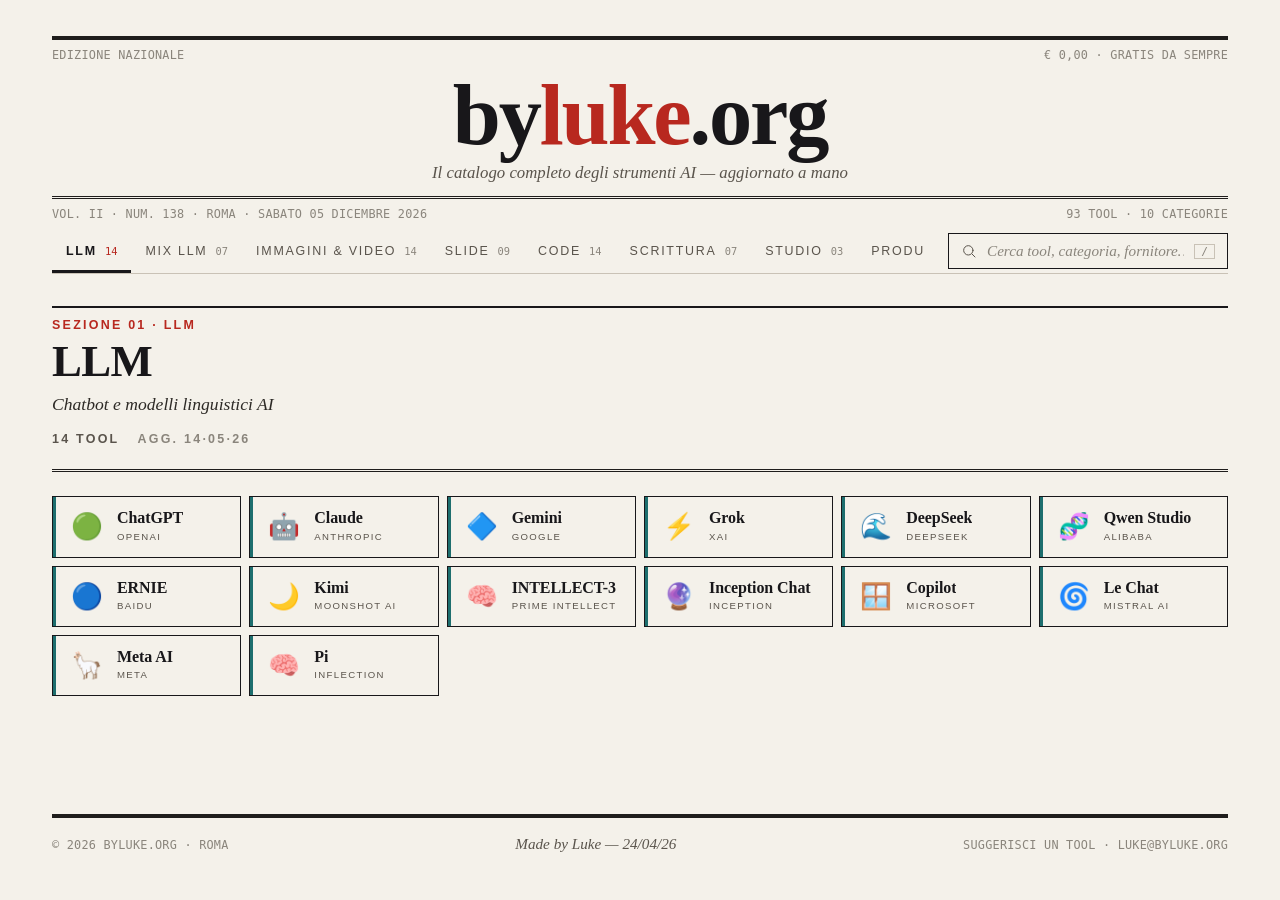
==== index.html @ 95d990ec "Redesign: Newspaper Edition Full visual redesign from glass/gradient style to a newspaper aesthetic." ====
<!DOCTYPE html>
<html lang="it">
<head>
  <meta charset="UTF-8">
  <meta name="viewport" content="width=device-width, initial-scale=1.0">
  <meta name="description" content="Il catalogo completo degli strumenti AI — aggiornato a mano. by Luke">
  <meta http-equiv="Content-Security-Policy" content="default-src 'none'; script-src 'unsafe-inline'; style-src 'unsafe-inline' https://fonts.googleapis.com; font-src https://fonts.gstatic.com; img-src 'self' https://www.google.com; base-uri 'self'; form-action 'none'">
  <title>byluke.org — Edizione carta</title>
  <meta property="og:title" content="byluke.org — Edizione carta">
  <meta property="og:description" content="Il catalogo completo degli strumenti AI — aggiornato a mano">
  <meta property="og:type" content="website">
  <meta property="og:url" content="https://byluke.org">
  <meta name="twitter:card" content="summary">
  <meta name="twitter:title" content="byluke.org — Edizione carta">
  <meta name="twitter:description" content="Il catalogo completo degli strumenti AI — aggiornato a mano">

  <link rel="icon" href="data:image/svg+xml,<svg xmlns='http://www.w3.org/2000/svg' viewBox='0 0 100 100'><rect width='100' height='100' fill='%23f4f1ea'/><text x='50' y='78' font-size='72' font-family='Georgia,serif' font-weight='900' text-anchor='middle' fill='%2318171a'>b</text></svg>">

  <link rel="stylesheet" href="https://fonts.googleapis.com/css2?family=Playfair+Display:ital,wght@0,400;0,700;0,800;0,900;1,400;1,700&family=PT+Serif:ital,wght@0,400;0,700;1,400;1,700&family=Oswald:wght@400;500;600;700&family=IBM+Plex+Mono:wght@400;500;600&display=swap">

  <style>
    /* ── Tokens ─────────────────────────────────────────────────── */
    *, *::before, *::after { box-sizing: border-box; margin: 0; padding: 0; }

    :root {
      --paper:       #f4f1ea;
      --paper-deep:  #ebe7dc;
      --ink:         #18171a;
      --ink-soft:    #2d2a26;
      --ink-mute:    #5a544c;
      --ink-faint:   #8a857c;
      --rule:        #c9c2b6;
      --rule-soft:   #ddd6c8;
      --rule-strong: #1f1d1c;
      --accent:      #b8281f;
      --accent-tint: #f1d8d3;

      --c-llm:   #1d6e6e;
      --c-mix:   #3a4a8a;
      --c-media: #b04a26;
      --c-slide: #6a3a8a;
      --c-code:  #2a2a2a;
      --c-write: #8a5a14;
      --c-study: #2a5a3a;
      --c-prod:  #5a4a14;
      --c-extra: #7a2a4a;
      --c-try:   #1a4a6a;

      --font-display: "Playfair Display", "Times New Roman", Times, serif;
      --font-serif:   "PT Serif", Georgia, "Times New Roman", serif;
      --font-rubric:  "Oswald", "Arial Narrow", "Helvetica Neue", sans-serif;
      --font-mono:    "IBM Plex Mono", "SFMono-Regular", Menlo, monospace;
    }

    html { scroll-behavior: smooth; }

    body {
      font-family: var(--font-serif);
      font-size: 1rem;
      line-height: 1.55;
      color: var(--ink);
      background: var(--paper);
      min-height: 100%;
      font-feature-settings: "kern", "liga", "onum";
    }

    a { color: var(--ink); text-decoration: underline; text-decoration-thickness: 1px; text-underline-offset: 2px; }
    a:hover { color: var(--accent); }
    ::selection { background: var(--accent); color: var(--paper); }

    /* ── Page wrap ───────────────────────────────────────────────── */
    .page-wrap {
      max-width: 1240px;
      margin: 0 auto;
      padding: 28px 32px 0;
      position: relative;
    }

    .page-wrap[data-grain="1"]::before {
      content: "";
      position: fixed; inset: 0;
      pointer-events: none; z-index: 1; opacity: 0.45;
      mix-blend-mode: multiply;
      background-image: url("data:image/svg+xml;utf8,<svg xmlns='http://www.w3.org/2000/svg' width='220' height='220'><filter id='n'><feTurbulence type='fractalNoise' baseFrequency='0.85' numOctaves='2' stitchTiles='stitch'/><feColorMatrix values='0 0 0 0 0.08  0 0 0 0 0.08  0 0 0 0 0.08  0 0 0 0.18 0'/></filter><rect width='100%25' height='100%25' filter='url(%23n)'/></svg>");
    }
    .page-wrap > * { position: relative; z-index: 2; }

    /* ── Masthead ────────────────────────────────────────────────── */
    .masthead-wrap { padding-top: 8px; }
    .rule-heavy  { border-top: 4px solid var(--rule-strong); }
    .rule-thick  { border-top: 2px solid var(--ink); }
    .rule-double { border-top: 3px double var(--rule-strong); }

    .masthead-meta-top,
    .masthead-meta-bot {
      display: flex; justify-content: space-between; align-items: baseline;
      padding: 6px 0; gap: 16px;
    }

    .masthead-wrap .masthead {
      font-family: var(--font-display);
      font-weight: 900;
      font-size: clamp(3rem, 7.2vw, 5.4rem);
      line-height: 0.95;
      letter-spacing: -0.025em;
      text-align: center;
      margin: 4px 0 0;
    }
    .masthead-tagline {
      text-align: center;
      font-family: var(--font-serif);
      font-style: italic;
      color: var(--ink-mute);
      font-size: 1.05rem;
      margin: 4px 0 10px;
    }
    .dateline {
      font-family: var(--font-mono);
      font-size: 0.74rem;
      color: var(--ink-faint);
      letter-spacing: 0.02em;
    }

    /* ── Topbar ──────────────────────────────────────────────────── */
    .topbar {
      display: flex; align-items: center; gap: 24px;
      border-bottom: 1px solid var(--rule);
      position: sticky; top: 0; z-index: 20;
      background: var(--paper);
    }

    .tabs {
      flex: 1; display: flex; gap: 0;
      overflow-x: auto; scrollbar-width: none;
    }
    .tabs::-webkit-scrollbar { display: none; }

    .tab {
      font-family: var(--font-rubric);
      font-size: 0.78rem; font-weight: 500;
      letter-spacing: 0.14em; text-transform: uppercase;
      color: var(--ink-mute);
      padding: 14px 14px 12px;
      background: none; border: 0;
      border-bottom: 3px solid transparent;
      cursor: pointer; white-space: nowrap;
      display: inline-flex; align-items: center; gap: 8px;
      transition: color 0.15s ease, border-color 0.15s ease;
    }
    .tab:hover { color: var(--ink); }
    .tab.is-active {
      color: var(--ink);
      border-bottom-color: var(--ink);
      font-weight: 700;
    }
    .tab-count {
      font-family: var(--font-mono);
      font-size: 0.65rem; color: var(--ink-faint);
      font-weight: 500; letter-spacing: 0;
    }
    .tab.is-active .tab-count { color: var(--accent); }

    /* ── Search ──────────────────────────────────────────────────── */
    .search {
      display: flex; align-items: center; gap: 10px;
      border: 1px solid var(--ink);
      padding: 8px 12px;
      background: var(--paper);
      width: 280px; flex-shrink: 0;
      transition: border-color 0.15s ease, box-shadow 0.15s ease;
    }
    .search:focus-within {
      border-color: var(--accent);
      box-shadow: 0 0 0 2px var(--accent-tint);
    }
    .search-icon {
      width: 16px; height: 16px;
      stroke: var(--ink-mute); stroke-width: 1.5; fill: none;
      stroke-linecap: round; stroke-linejoin: round; flex-shrink: 0;
    }
    .search input {
      flex: 1; border: 0; background: transparent; outline: 0;
      font-family: var(--font-serif); font-size: 0.95rem;
      color: var(--ink); min-width: 0;
    }
    .search input::placeholder { color: var(--ink-faint); font-style: italic; }
    .search input::-webkit-search-cancel-button { display: none; }
    .search-shortcut {
      font-family: var(--font-mono);
      font-size: 0.7rem; color: var(--ink-faint);
      border: 1px solid var(--rule); padding: 1px 6px; line-height: 1;
    }
    .search-clear {
      background: transparent; border: 0;
      font-size: 0.85rem; color: var(--ink-mute);
      cursor: pointer; padding: 2px 4px;
      font-family: var(--font-serif);
    }
    .search-clear:hover { color: var(--accent); }

    /* ── Main ────────────────────────────────────────────────────── */
    .main { padding: 32px 0 60px; }

    /* ── Section head ────────────────────────────────────────────── */
    .section-head { margin-bottom: 24px; }
    .section-head .rule-thick  { margin-bottom: 8px; }
    .section-head .rule-double { margin-top: 16px; }

    .rubric {
      font-family: var(--font-rubric);
      font-size: 0.78rem; font-weight: 600;
      letter-spacing: 0.18em; text-transform: uppercase;
      color: var(--ink-mute);
    }
    .section-head .rubric { margin-bottom: 4px; }

    .section-title {
      font-family: var(--font-display);
      font-weight: 800;
      font-size: clamp(2rem, 4vw, 2.8rem);
      line-height: 1.02; letter-spacing: -0.015em;
      margin: 4px 0 6px;
    }
    .section-lede {
      font-family: var(--font-serif);
      font-style: italic;
      color: var(--ink-soft);
      font-size: 1.1rem; max-width: 640px;
      margin: 0 0 12px;
    }
    .section-meta { display: flex; gap: 18px; align-items: baseline; }

    /* ── Grid ────────────────────────────────────────────────────── */
    .grid {
      display: grid;
      grid-template-columns: repeat(auto-fill, minmax(170px, 1fr));
      gap: 14px;
    }

    [data-density="compact"]  .grid { gap: 8px; }
    [data-density="regular"]  .grid { gap: 14px; }
    [data-density="spacious"] .grid { gap: 22px; }

    /* ── Card: POSTER (default) ──────────────────────────────────── */
    .tool {
      position: relative;
      background: var(--paper);
      border: 1px solid var(--ink);
      padding: 18px 12px 14px;
      text-decoration: none; color: var(--ink);
      display: flex; flex-direction: column; align-items: center;
      gap: 10px; min-height: 140px;
      transition: transform 0.15s ease, border-color 0.15s ease;
    }
    .tool::before {
      content: "";
      position: absolute; top: 0; left: 0; right: 0;
      height: 4px;
      background: var(--c, var(--ink));
      transition: height 0.15s ease;
    }
    .tool-fav-wrap {
      width: 40px; height: 40px;
      display: flex; align-items: center; justify-content: center;
      margin-top: 4px;
    }
    .tool-fav { width: 32px; height: 32px; object-fit: contain; }
    .tool-emoji { font-size: 1.6rem; line-height: 1; }
    .tool-text {
      display: flex; flex-direction: column; align-items: center; gap: 4px;
      min-width: 0;
    }
    .tool-name {
      font-family: var(--font-display);
      font-weight: 700; font-size: 1rem;
      text-align: center; line-height: 1.15; letter-spacing: -0.005em;
    }
    .tool-tag {
      font-family: var(--font-rubric);
      font-size: 0.62rem; letter-spacing: 0.14em;
      text-transform: uppercase; color: var(--ink-mute); text-align: center;
    }
    .tool:hover { transform: translateY(-2px); border-color: #000; }
    .tool:hover::before { height: 6px; }
    .tool:active { transform: translateY(0); }
    .tool:focus-visible {
      outline: 0;
      box-shadow: 0 0 0 2px var(--paper), 0 0 0 4px var(--accent);
    }

    [data-density="compact"][data-card="poster"]  .tool { padding: 14px 10px 10px; min-height: 116px; }
    [data-density="spacious"][data-card="poster"] .tool { padding: 22px 14px 18px; min-height: 168px; }

    /* ── Card: CLASSIFIED ────────────────────────────────────────── */
    [data-card="classified"] .tool {
      flex-direction: row; align-items: center;
      justify-content: flex-start; text-align: left;
      padding: 12px 14px 12px 18px; min-height: 0; gap: 14px;
    }
    [data-card="classified"] .tool::before {
      top: 0; bottom: 0; right: auto; left: 0;
      width: 3px; height: auto; transition: width 0.15s ease;
    }
    [data-card="classified"] .tool:hover::before { width: 5px; height: auto; }
    [data-card="classified"] .tool-fav-wrap { margin: 0; width: 32px; height: 32px; flex-shrink: 0; }
    [data-card="classified"] .tool-fav { width: 28px; height: 28px; }
    [data-card="classified"] .tool-text { align-items: flex-start; flex: 1; min-width: 0; gap: 2px; }
    [data-card="classified"] .tool-name {
      font-size: 1rem; text-align: left;
      white-space: nowrap; overflow: hidden; text-overflow: ellipsis; max-width: 100%;
    }
    [data-card="classified"] .tool-tag { font-size: 0.6rem; text-align: left; }
    [data-card="classified"] .tool:hover { transform: translateX(1px); }

    /* ── Card: MINI ──────────────────────────────────────────────── */
    [data-card="mini"] .tool { padding: 10px 8px; min-height: 84px; gap: 6px; }
    [data-card="mini"] .tool::before { height: 3px; }
    [data-card="mini"] .tool:hover::before { height: 4px; }
    [data-card="mini"] .tool-fav-wrap { width: 28px; height: 28px; margin-top: 0; }
    [data-card="mini"] .tool-fav { width: 24px; height: 24px; }
    [data-card="mini"] .tool-emoji { font-size: 1.2rem; }
    [data-card="mini"] .tool-name { font-size: 0.82rem; }
    [data-card="mini"] .tool-tag { display: none; }

    .empty { padding: 60px 0; text-align: center; color: var(--ink-mute); font-family: var(--font-serif); font-style: italic; }

    /* ── Footer ──────────────────────────────────────────────────── */
    .footer { margin-top: 40px; padding: 18px 0 28px; }
    .footer-row {
      display: flex; justify-content: space-between; align-items: baseline;
      flex-wrap: wrap; gap: 8px; padding-top: 14px;
    }
    .footer-sig { font-family: var(--font-serif); font-style: italic; color: var(--ink-mute); font-size: 0.95rem; }
    .footer-contact { text-decoration: none; }
    .footer-contact:hover { color: var(--accent); }

    /* ── Page transitions ────────────────────────────────────────── */
    .page { display: none; }
    .page.is-active { display: block; animation: fadeIn 0.18s ease; }
    @keyframes fadeIn { from { opacity: 0; } to { opacity: 1; } }

    /* ── Responsive ──────────────────────────────────────────────── */
    @media (max-width: 760px) {
      .page-wrap { padding: 20px 18px 0; }
      .topbar { flex-wrap: wrap; }
      .search { width: 100%; order: -1; margin: 8px 0; }
      .tabs { width: 100%; }
      .section-title { font-size: 1.8rem; }
      .grid { grid-template-columns: repeat(auto-fill, minmax(140px, 1fr)) !important; gap: 10px !important; }
    }
  </style>
</head>
<body>

<div class="page-wrap" id="page-wrap" data-card="classified" data-density="compact" data-columns="auto" data-grain="0">

  <!-- Masthead -->
  <header class="masthead-wrap">
    <div class="rule-heavy"></div>
    <div class="masthead-meta-top">
      <span class="dateline">EDIZIONE NAZIONALE</span>
      <span class="dateline">€ 0,00 · GRATIS DA SEMPRE</span>
    </div>
    <h1 class="masthead">by<span style="color:var(--accent)">luke</span>.org</h1>
    <p class="masthead-tagline">Il catalogo completo degli strumenti AI &mdash; aggiornato a mano</p>
    <div class="rule-double"></div>
    <div class="masthead-meta-bot">
      <span class="dateline" id="dateline-date"></span>
      <span class="dateline" id="dateline-stats"></span>
    </div>
  </header>

  <!-- Sticky topbar: tabs + search -->
  <div class="topbar">
    <nav class="tabs" id="nav" aria-label="Categorie"></nav>
    <div class="search">
      <svg class="search-icon" viewBox="0 0 24 24" aria-hidden="true">
        <circle cx="11" cy="11" r="7"></circle>
        <line x1="21" y1="21" x2="16.65" y2="16.65"></line>
      </svg>
      <input id="search" type="search" placeholder="Cerca tool, categoria, fornitore…" autocomplete="off" spellcheck="false">
      <span class="search-shortcut" id="search-shortcut">/</span>
      <button class="search-clear" id="search-clear" style="display:none" aria-label="Cancella ricerca">✕</button>
    </div>
  </div>

  <main class="main" id="main"></main>

  <footer class="footer">
    <div class="rule-heavy"></div>
    <div class="footer-row">
      <span class="dateline">© 2026 BYLUKE.ORG · ROMA</span>
      <span class="footer-sig">Made by Luke &mdash; 24/04/26</span>
      <a class="dateline footer-contact" href="mailto:luke@byluke.org">SUGGERISCI UN TOOL · LUKE@BYLUKE.ORG</a>
    </div>
  </footer>

</div>

<script>
const cats = [
  {
    id: 'llm', name: 'LLM', color: 'var(--c-llm)',
    desc: 'Chatbot e modelli linguistici AI',
    tools: [
      { name: 'ChatGPT',        url: 'https://chat.openai.com',           icon: '🟢', tag: 'OpenAI' },
      { name: 'Claude',         url: 'https://claude.ai',                 icon: '🤖', tag: 'Anthropic' },
      { name: 'Gemini',         url: 'https://gemini.google.com',         icon: '🔷', tag: 'Google' },
      { name: 'Grok',           url: 'https://grok.com',                  icon: '⚡', tag: 'xAI' },
      { name: 'DeepSeek',       url: 'https://chat.deepseek.com',         icon: '🌊', tag: 'DeepSeek' },
      { name: 'Qwen Studio',    url: 'https://chat.qwen.ai',              icon: '🧬', tag: 'Alibaba' },
      { name: 'ERNIE',          url: 'https://yiyan.baidu.com',           icon: '🔵', tag: 'Baidu' },
      { name: 'Kimi',           url: 'https://kimi.ai',                   icon: '🌙', tag: 'Moonshot AI' },
      { name: 'INTELLECT-3',    url: 'https://chat.primeintellect.ai/',   icon: '🧠', tag: 'Prime Intellect' },
      { name: 'Inception Chat', url: 'https://chat.inceptionlabs.ai',     icon: '🔮', tag: 'Inception' },
      { name: 'Copilot',        url: 'https://copilot.microsoft.com',     icon: '🪟', tag: 'Microsoft' },
      { name: 'Le Chat',        url: 'https://chat.mistral.ai',           icon: '🌀', tag: 'Mistral AI' },
      { name: 'Meta AI',        url: 'https://www.meta.ai',               icon: '🦙', tag: 'Meta' },
      { name: 'Pi',             url: 'https://pi.ai',                     icon: '🧠', tag: 'Inflection' },
    ]
  },
  {
    id: 'mixllm', name: 'Mix LLM', color: 'var(--c-mix)',
    desc: 'Piattaforme API e aggregatori per accedere a più modelli AI',
    tools: [
      { name: 'Claude Platform', url: 'https://console.anthropic.com',  icon: '✳️', tag: 'Anthropic' },
      { name: 'OpenAI Platform', url: 'https://platform.openai.com',    icon: '⚙️', tag: 'OpenAI' },
      { name: 'Mercury',         url: 'https://chat.mercuryai.io/',     icon: '🏢', tag: 'Enterprise AI' },
      { name: 'Groq Chat',       url: 'https://groq.com',               icon: '⚡', tag: 'Groq' },
      { name: 'Perplexity',      url: 'https://www.perplexity.ai',      icon: '🔍', tag: 'Search AI' },
      { name: 'HuggingChat',     url: 'https://huggingface.co/chat',    icon: '🤗', tag: 'HuggingFace' },
      { name: 'Poe',             url: 'https://poe.com',                icon: '🎯', tag: 'Quora' },
    ]
  },
  {
    id: 'media', name: 'Immagini & Video', color: 'var(--c-media)',
    desc: 'Generazione di immagini e video con AI',
    tools: [
      { name: 'Midjourney',       url: 'https://www.midjourney.com',   icon: '🎨', tag: 'Immagini' },
      { name: 'Stable Diffusion', url: 'https://dreamstudio.ai',       icon: '🌈', tag: 'Stability AI' },
      { name: 'Adobe Firefly',    url: 'https://firefly.adobe.com',    icon: '🔥', tag: 'Adobe' },
      { name: 'Leonardo AI',      url: 'https://leonardo.ai',          icon: '🎭', tag: 'Immagini' },
      { name: 'Ideogram',         url: 'https://ideogram.ai',          icon: '✍️', tag: 'Immagini' },
      { name: 'Runway',           url: 'https://runwayml.com',         icon: '🎬', tag: 'Video' },
      { name: 'Pika',             url: 'https://pika.art',             icon: '⚡', tag: 'Video' },
      { name: 'Sora',             url: 'https://sora.com',             icon: '🎥', tag: 'OpenAI' },
      { name: 'Kling AI',         url: 'https://klingai.com',          icon: '🎞️', tag: 'Video' },
      { name: 'Flux',             url: 'https://flux1.ai',             icon: '🌀', tag: 'Immagini' },
      { name: 'Google AI Studio', url: 'https://aistudio.google.com',  icon: '✨', tag: 'Google' },
      { name: 'Suno',             url: 'https://suno.com',             icon: '🎵', tag: 'Musica' },
      { name: 'Speaktor',         url: 'https://speaktor.com',         icon: '🗣️', tag: 'Text to Speech' },
      { name: 'Lovart',           url: 'https://lovart.ai',            icon: '🎨', tag: 'Design' },
    ]
  },
  {
    id: 'slide', name: 'Slide', color: 'var(--c-slide)',
    desc: 'Strumenti per creare presentazioni e slide',
    tools: [
      { name: 'Gamma',        url: 'https://gamma.app',              icon: '✨', tag: 'Slide' },
      { name: 'Beautiful.ai', url: 'https://www.beautiful.ai',       icon: '💎', tag: 'Slide' },
      { name: 'Tome',         url: 'https://tome.app',               icon: '📖', tag: 'Slide' },
      { name: 'Plus AI',      url: 'https://www.plusdocs.com',       icon: '➕', tag: 'Google Slides' },
      { name: 'Decktopus',    url: 'https://www.decktopus.com',      icon: '🐙', tag: 'Slide' },
      { name: 'SlidesAI',     url: 'https://www.slidesai.io',        icon: '📋', tag: 'Google Slides' },
      { name: 'MagicSlides',  url: 'https://www.magicslides.app',    icon: '🪄', tag: 'Slide' },
      { name: 'Pitch',        url: 'https://pitch.com',              icon: '🎯', tag: 'Slide' },
      { name: 'Prezi',        url: 'https://prezi.com',              icon: '🔵', tag: 'Slide' },
    ]
  },
  {
    id: 'codice', name: 'Code', color: 'var(--c-code)',
    desc: 'Strumenti AI per sviluppatori',
    tools: [
      { name: 'GitHub Copilot', url: 'https://github.com/features/copilot', icon: '🐙', tag: 'IDE' },
      { name: 'Cursor',         url: 'https://cursor.com',                   icon: '🖱️', tag: 'IDE' },
      { name: 'Replit AI',      url: 'https://replit.com',                   icon: '🔄', tag: 'IDE' },
      { name: 'v0',             url: 'https://v0.dev',                        icon: '▲',  tag: 'Vercel' },
      { name: 'Bolt',           url: 'https://bolt.new',                     icon: '⚡', tag: 'App builder' },
      { name: 'Windsurf',       url: 'https://codeium.com/windsurf',         icon: '🏄', tag: 'IDE' },
      { name: 'Lovable',        url: 'https://lovable.dev',                  icon: '❤️', tag: 'App builder' },
      { name: 'Claude Code',    url: 'https://claude.ai/code',               icon: '🤖', tag: 'CLI' },
      { name: 'Claude Design',  url: 'https://claude.ai/design',             icon: '🎨', tag: 'Design' },
      { name: 'Codeium',        url: 'https://codeium.com',                  icon: '💡', tag: 'Assistente' },
      { name: 'Tabnine',        url: 'https://www.tabnine.com',              icon: '📝', tag: 'Assistente' },
      { name: 'Whisk',          url: 'https://labs.google/fx/tools/whisk',   icon: '🌀', tag: 'Google Labs' },
      { name: 'Stitch',         url: 'https://stitch.withgoogle.com/',       icon: '🧵', tag: 'Google' },
      { name: 'Google Labs',    url: 'https://labs.google',                  icon: '🔬', tag: 'Google' },
    ]
  },
  {
    id: 'scrittura', name: 'Scrittura', color: 'var(--c-write)',
    desc: 'Copywriting e content creation AI',
    tools: [
      { name: 'Jasper',     url: 'https://www.jasper.ai',       icon: '🚀', tag: 'Copy' },
      { name: 'Copy.ai',    url: 'https://www.copy.ai',          icon: '📄', tag: 'Copy' },
      { name: 'Writesonic', url: 'https://writesonic.com',       icon: '⚡', tag: 'Copy' },
      { name: 'Grammarly',  url: 'https://www.grammarly.com',    icon: '✅', tag: 'Grammar' },
      { name: 'Quillbot',   url: 'https://quillbot.com',         icon: '🪶', tag: 'Paraphrase' },
      { name: 'Rytr',       url: 'https://rytr.me',              icon: '🖊️', tag: 'Copy' },
      { name: 'Sudowrite',  url: 'https://www.sudowrite.com',    icon: '📚', tag: 'Narrativa' },
    ]
  },
  {
    id: 'studio', name: 'Studio', color: 'var(--c-study)',
    desc: 'Ricerca, scrittura accademica e appunti con AI',
    tools: [
      { name: 'NotebookLM', url: 'https://notebooklm.google.com', icon: '📓', tag: 'Google' },
      { name: 'Prism',      url: 'https://prism.openai.com/',     icon: '🔬', tag: 'LaTeX Editor' },
      { name: 'Consensus',  url: 'https://consensus.app',         icon: '📑', tag: 'Ricerca' },
    ]
  },
  {
    id: 'produttivita', name: 'Produttività', color: 'var(--c-prod)',
    desc: 'Automazione, voce e strumenti AI per il lavoro',
    tools: [
      { name: 'Zapier AI',  url: 'https://zapier.com',         icon: '⚡',  tag: 'Automazione' },
      { name: 'Make',       url: 'https://www.make.com',       icon: '🔗',  tag: 'Automazione' },
      { name: 'Otter.ai',   url: 'https://otter.ai',          icon: '🎙️', tag: 'Trascrizione' },
      { name: 'Fireflies',  url: 'https://fireflies.ai',      icon: '🦋',  tag: 'Meeting' },
      { name: 'Murf AI',    url: 'https://murf.ai',           icon: '🎤',  tag: 'Voce' },
      { name: 'Taskade',    url: 'https://www.taskade.com',    icon: '✅',  tag: 'Task' },
      { name: 'Reclaim AI', url: 'https://reclaim.ai',        icon: '📅',  tag: 'Calendario' },
      { name: 'Motion',     url: 'https://www.usemotion.com', icon: '🏃',  tag: 'Calendario' },
      { name: 'Mem.ai',     url: 'https://mem.ai',            icon: '🧠',  tag: 'Note' },
    ]
  },
  {
    id: 'extra', name: 'EXTRA', color: 'var(--c-extra)',
    desc: "Strumenti, repo e ricerche AI da tenere d'occhio",
    tools: [
      { name: 'tl;dv',         url: 'https://tldv.io',                                 icon: '🎙️', tag: 'Meeting' },
      { name: 'dots.ocr',      url: 'https://github.com/rednote-hilab/dots.ocr',       icon: '📄',  tag: 'GitHub' },
      { name: 'Project Genie', url: 'https://labs.google/projectgenie',                icon: '🧪',  tag: 'Google Labs' },
      { name: 'dots.mocr',     url: 'https://dotsocr.xiaohongshu.com',                 icon: '🔍',  tag: 'OCR' },
      { name: 'AI Scientist',  url: 'https://github.com/SakanaAI/AI-Scientist',        icon: '🔬',  tag: 'GitHub' },
      { name: 'PaperBanana',   url: 'https://github.com/dwzhu-pku/PaperBanana',       icon: '📝',  tag: 'GitHub' },
      { name: 'HuggingFace',   url: 'https://huggingface.co/models',                  icon: '🤗',  tag: 'Models' },
      { name: 'Serus',         url: 'https://app.serus.ai',                            icon: '📊',  tag: 'Dashboard' },
    ]
  },
  {
    id: 'da-provare', name: 'Da Provare', color: 'var(--c-try)',
    desc: 'Strumenti e risorse design da esplorare',
    tools: [
      { name: 'Grainient',  url: 'https://grainient.supply',  icon: '🎨', tag: 'Backgrounds' },
      { name: 'Curated',    url: 'https://curated.design',    icon: '✨', tag: 'Inspiration' },
      { name: 'Fontshare',  url: 'https://fontshare.com',     icon: '🔤', tag: 'Fonts' },
      { name: 'Remove.bg',  url: 'https://www.remove.bg',     icon: '✂️', tag: 'Immagini' },
      { name: 'Kling AI',   url: 'https://klingai.com',       icon: '🎬', tag: 'Video' },
      { name: 'Midjourney', url: 'https://midjourney.com',    icon: '🖼️', tag: 'Image Gen' },
      { name: 'Bentogrids', url: 'https://bentogrids.com',    icon: '🗂️', tag: 'Bento' },
      { name: 'Figmify',    url: 'https://figmify.ai',        icon: '🔄', tag: 'Figma' },
    ]
  },
];

// ── Dateline ──────────────────────────────────────────────────────────────────
(function() {
  const days = ['DOMENICA','LUNEDÌ','MARTEDÌ','MERCOLEDÌ','GIOVEDÌ','VENERDÌ','SABATO'];
  const months = ['GENNAIO','FEBBRAIO','MARZO','APRILE','MAGGIO','GIUGNO',
                  'LUGLIO','AGOSTO','SETTEMBRE','OTTOBRE','NOVEMBRE','DICEMBRE'];
  const now = new Date();
  const d = days[now.getDay()];
  const m = months[now.getMonth()];
  const num = String(now.getDate()).padStart(2,'0');
  const yr = now.getFullYear();
  document.getElementById('dateline-date').textContent =
    'VOL. II · NUM. 138 · ROMA · ' + d + ' ' + num + ' ' + m + ' ' + yr;
})();

// ── Stats ─────────────────────────────────────────────────────────────────────
const totalTools = cats.reduce((n, c) => n + c.tools.length, 0);
document.getElementById('dateline-stats').textContent =
  totalTools + ' TOOL · ' + cats.length + ' CATEGORIE';

// ── Build a tool card element ─────────────────────────────────────────────────
function makeCard(tool, color, catName) {
  let host = '';
  try { host = new URL(tool.url).hostname; } catch(_) {}

  const a = document.createElement('a');
  a.className = 'tool';
  a.href = tool.url;
  a.target = '_blank';
  a.rel = 'noopener noreferrer';
  a.style.setProperty('--c', color);
  a.title = tool.name;

  const favWrap = document.createElement('div');
  favWrap.className = 'tool-fav-wrap';

  const img = document.createElement('img');
  img.className = 'tool-fav';
  img.src = 'https://www.google.com/s2/favicons?domain=' + host + '&sz=64';
  img.alt = '';
  img.loading = 'lazy';
  img.addEventListener('error', function() {
    favWrap.innerHTML = '<span class="tool-emoji" aria-hidden="true">' + tool.icon + '</span>';
  });
  favWrap.appendChild(img);

  const text = document.createElement('div');
  text.className = 'tool-text';
  text.innerHTML =
    '<span class="tool-name">' + tool.name + '</span>' +
    '<span class="tool-tag">' + (tool.tag || catName) + '</span>';

  a.appendChild(favWrap);
  a.appendChild(text);
  return a;
}

// ── Build section head element ─────────────────────────────────────────────────
function makeSectionHead(cat, index, kicker) {
  const head = document.createElement('div');
  head.className = 'section-head';
  const rub = kicker || ('SEZIONE ' + String(index + 1).padStart(2, '0') + ' · ' + cat.name.toUpperCase());
  head.innerHTML =
    '<div class="rule-thick"></div>' +
    '<div class="rubric" style="color:var(--accent)">' + rub + '</div>' +
    '<h2 class="section-title">' + cat.name + '</h2>' +
    (cat.desc ? '<p class="section-lede">' + cat.desc + '</p>' : '') +
    '<div class="section-meta">' +
      '<span class="rubric">' + cat.count + ' TOOL</span>' +
      '<span class="rubric" style="color:var(--ink-faint)">AGG. 14·05·26</span>' +
    '</div>' +
    '<div class="rule-double"></div>';
  return head;
}

// ── Build category pages ──────────────────────────────────────────────────────
const navEl  = document.getElementById('nav');
const mainEl = document.getElementById('main');

cats.forEach((cat, i) => {
  // Tab
  const btn = document.createElement('button');
  btn.className = 'tab';
  btn.dataset.id = cat.id;
  btn.innerHTML =
    '<span class="tab-name">' + cat.name + '</span>' +
    '<span class="tab-count">' + String(cat.tools.length).padStart(2, '0') + '</span>';
  btn.addEventListener('click', () => show(cat.id));
  navEl.appendChild(btn);

  // Page
  const page = document.createElement('section');
  page.className = 'page';
  page.id = 'p-' + cat.id;

  page.appendChild(makeSectionHead({ ...cat, count: cat.tools.length }, i));

  const grid = document.createElement('div');
  grid.className = 'grid';
  cat.tools.forEach(t => grid.appendChild(makeCard(t, cat.color, cat.name)));
  page.appendChild(grid);

  mainEl.appendChild(page);
});

// Search results page (virtual)
const searchPage = document.createElement('section');
searchPage.className = 'page';
searchPage.id = 'p-search';
mainEl.appendChild(searchPage);

// ── Search ────────────────────────────────────────────────────────────────────
const searchEl    = document.getElementById('search');
const shortcutEl  = document.getElementById('search-shortcut');
const clearBtn    = document.getElementById('search-clear');
let lastActiveId  = cats[0].id;

function renderSearch(query) {
  const q = query.toLowerCase().trim();
  const results = [];
  cats.forEach(cat => {
    cat.tools.forEach(t => {
      if (
        t.name.toLowerCase().includes(q) ||
        (t.tag || '').toLowerCase().includes(q) ||
        cat.name.toLowerCase().includes(q)
      ) {
        results.push({ ...t, _color: cat.color, _cat: cat.name });
      }
    });
  });

  while (searchPage.firstChild) searchPage.removeChild(searchPage.firstChild);

  searchPage.appendChild(makeSectionHead(
    {
      name: 'Risultati per “' + query + '”',
      desc: results.length + ' tool trovati nelle ' + cats.length + ' categorie del catalogo.',
      count: results.length
    },
    0,
    'RICERCA · NEL CATALOGO'
  ));

  if (results.length === 0) {
    const empty = document.createElement('div');
    empty.className = 'empty';
    empty.textContent = 'Nessun tool trovato.';
    searchPage.appendChild(empty);
    return;
  }

  const grid = document.createElement('div');
  grid.className = 'grid';
  results.forEach(t => grid.appendChild(makeCard(t, t._color, t._cat)));
  searchPage.appendChild(grid);
}

searchEl.addEventListener('input', () => {
  const q = searchEl.value.trim();
  const hasVal = !!searchEl.value;
  shortcutEl.style.display = hasVal ? 'none' : '';
  clearBtn.style.display   = hasVal ? '' : 'none';

  if (!q) { show(lastActiveId); return; }

  renderSearch(q);
  document.querySelectorAll('.page').forEach(p => p.classList.remove('is-active'));
  document.querySelectorAll('.tab').forEach(b => b.classList.remove('is-active'));
  searchPage.classList.add('is-active');
});

clearBtn.addEventListener('click', () => {
  searchEl.value = '';
  searchEl.dispatchEvent(new Event('input'));
  searchEl.focus();
});

document.addEventListener('keydown', e => {
  if (e.key === '/' && !['INPUT','TEXTAREA'].includes(document.activeElement.tagName)) {
    e.preventDefault();
    searchEl.focus();
  }
  if (e.key === 'Escape' && document.activeElement === searchEl) {
    searchEl.value = '';
    searchEl.dispatchEvent(new Event('input'));
    searchEl.blur();
  }
});

// ── Navigation ────────────────────────────────────────────────────────────────
function show(id) {
  const validId = cats.find(c => c.id === id) ? id : cats[0].id;
  lastActiveId = validId;
  searchEl.value = '';
  shortcutEl.style.display = '';
  clearBtn.style.display   = 'none';
  document.querySelectorAll('.page').forEach(p => p.classList.remove('is-active'));
  document.querySelectorAll('.tab').forEach(b => b.classList.remove('is-active'));
  const page = document.getElementById('p-' + validId);
  const tab  = document.querySelector('[data-id="' + validId + '"]');
  if (page) page.classList.add('is-active');
  if (tab)  tab.classList.add('is-active');
  if (window.location.hash !== '#' + validId) history.pushState(null, '', '#' + validId);
  window.scrollTo({ top: 0, behavior: 'smooth' });
}

window.addEventListener('hashchange', () => {
  if (!searchEl.value.trim()) show(window.location.hash.slice(1));
});

show(window.location.hash.slice(1) || cats[0].id);
</script>

</body>
</html>
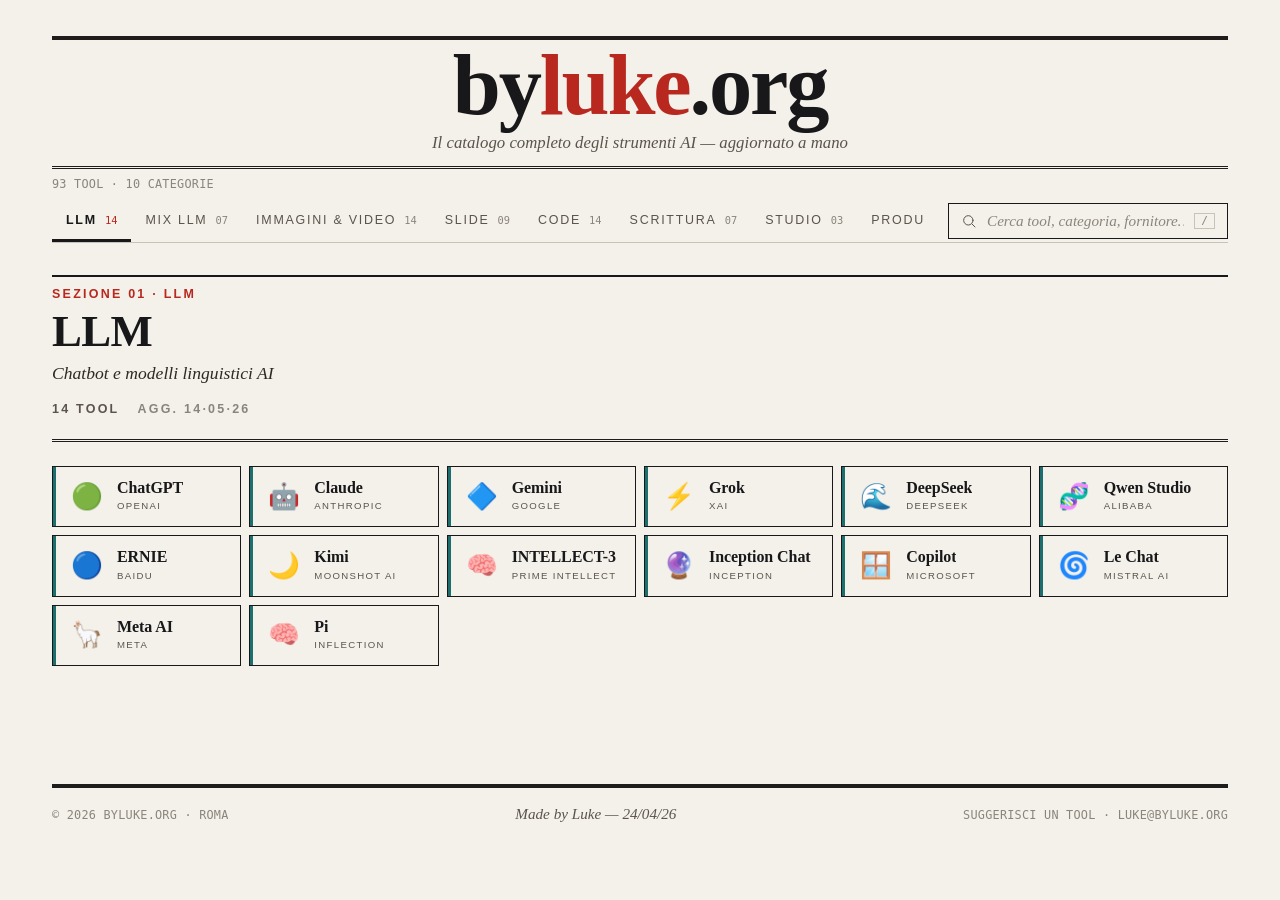
==== commit 4d049586: "[P0] Rimuovi righe decorative dal masthead (edizione/dateline)" ====
--- a/index.html
+++ b/index.html
@@ -91,7 +91,6 @@
     .rule-thick  { border-top: 2px solid var(--ink); }
     .rule-double { border-top: 3px double var(--rule-strong); }
 
-    .masthead-meta-top,
     .masthead-meta-bot {
       display: flex; justify-content: space-between; align-items: baseline;
       padding: 6px 0; gap: 16px;
@@ -357,15 +356,10 @@
   <!-- Masthead -->
   <header class="masthead-wrap">
     <div class="rule-heavy"></div>
-    <div class="masthead-meta-top">
-      <span class="dateline">EDIZIONE NAZIONALE</span>
-      <span class="dateline">€ 0,00 · GRATIS DA SEMPRE</span>
-    </div>
     <h1 class="masthead">by<span style="color:var(--accent)">luke</span>.org</h1>
     <p class="masthead-tagline">Il catalogo completo degli strumenti AI &mdash; aggiornato a mano</p>
     <div class="rule-double"></div>
     <div class="masthead-meta-bot">
-      <span class="dateline" id="dateline-date"></span>
       <span class="dateline" id="dateline-stats"></span>
     </div>
   </header>
@@ -553,20 +547,6 @@
     ]
   },
 ];
-
-// ── Dateline ──────────────────────────────────────────────────────────────────
-(function() {
-  const days = ['DOMENICA','LUNEDÌ','MARTEDÌ','MERCOLEDÌ','GIOVEDÌ','VENERDÌ','SABATO'];
-  const months = ['GENNAIO','FEBBRAIO','MARZO','APRILE','MAGGIO','GIUGNO',
-                  'LUGLIO','AGOSTO','SETTEMBRE','OTTOBRE','NOVEMBRE','DICEMBRE'];
-  const now = new Date();
-  const d = days[now.getDay()];
-  const m = months[now.getMonth()];
-  const num = String(now.getDate()).padStart(2,'0');
-  const yr = now.getFullYear();
-  document.getElementById('dateline-date').textContent =
-    'VOL. II · NUM. 138 · ROMA · ' + d + ' ' + num + ' ' + m + ' ' + yr;
-})();
 
 // ── Stats ─────────────────────────────────────────────────────────────────────
 const totalTools = cats.reduce((n, c) => n + c.tools.length, 0);
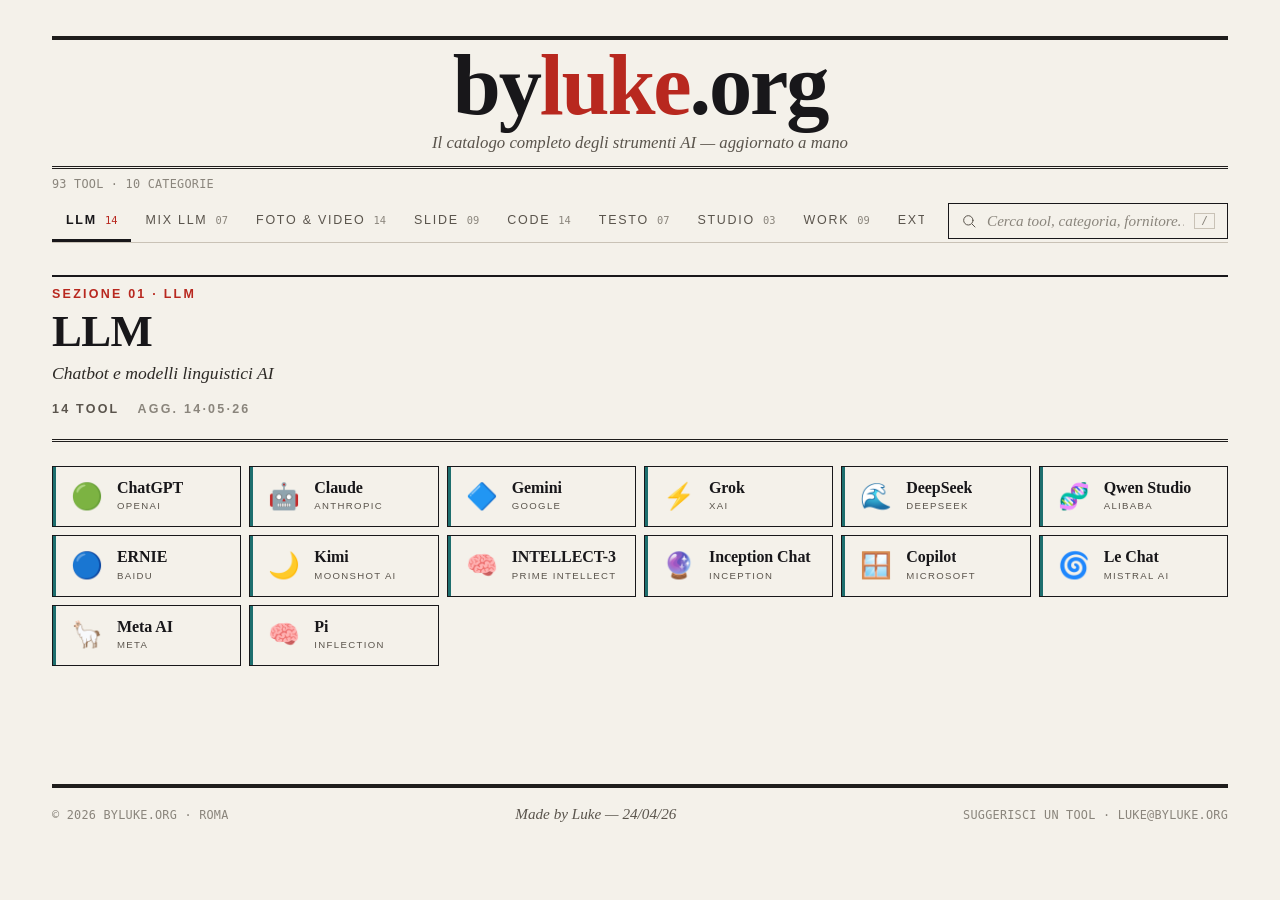
==== commit ddc705a6: "[P1] Rinomina categorie: Immagini→FOTO & VIDEO, Scrittura→TESTO, Produttività→WORK" ====
--- a/index.html
+++ b/index.html
@@ -427,7 +427,7 @@
     ]
   },
   {
-    id: 'media', name: 'Immagini & Video', color: 'var(--c-media)',
+    id: 'media', name: 'FOTO & VIDEO', color: 'var(--c-media)',
     desc: 'Generazione di immagini e video con AI',
     tools: [
       { name: 'Midjourney',       url: 'https://www.midjourney.com',   icon: '🎨', tag: 'Immagini' },
@@ -482,7 +482,7 @@
     ]
   },
   {
-    id: 'scrittura', name: 'Scrittura', color: 'var(--c-write)',
+    id: 'scrittura', name: 'TESTO', color: 'var(--c-write)',
     desc: 'Copywriting e content creation AI',
     tools: [
       { name: 'Jasper',     url: 'https://www.jasper.ai',       icon: '🚀', tag: 'Copy' },
@@ -504,7 +504,7 @@
     ]
   },
   {
-    id: 'produttivita', name: 'Produttività', color: 'var(--c-prod)',
+    id: 'produttivita', name: 'WORK', color: 'var(--c-prod)',
     desc: 'Automazione, voce e strumenti AI per il lavoro',
     tools: [
       { name: 'Zapier AI',  url: 'https://zapier.com',         icon: '⚡',  tag: 'Automazione' },
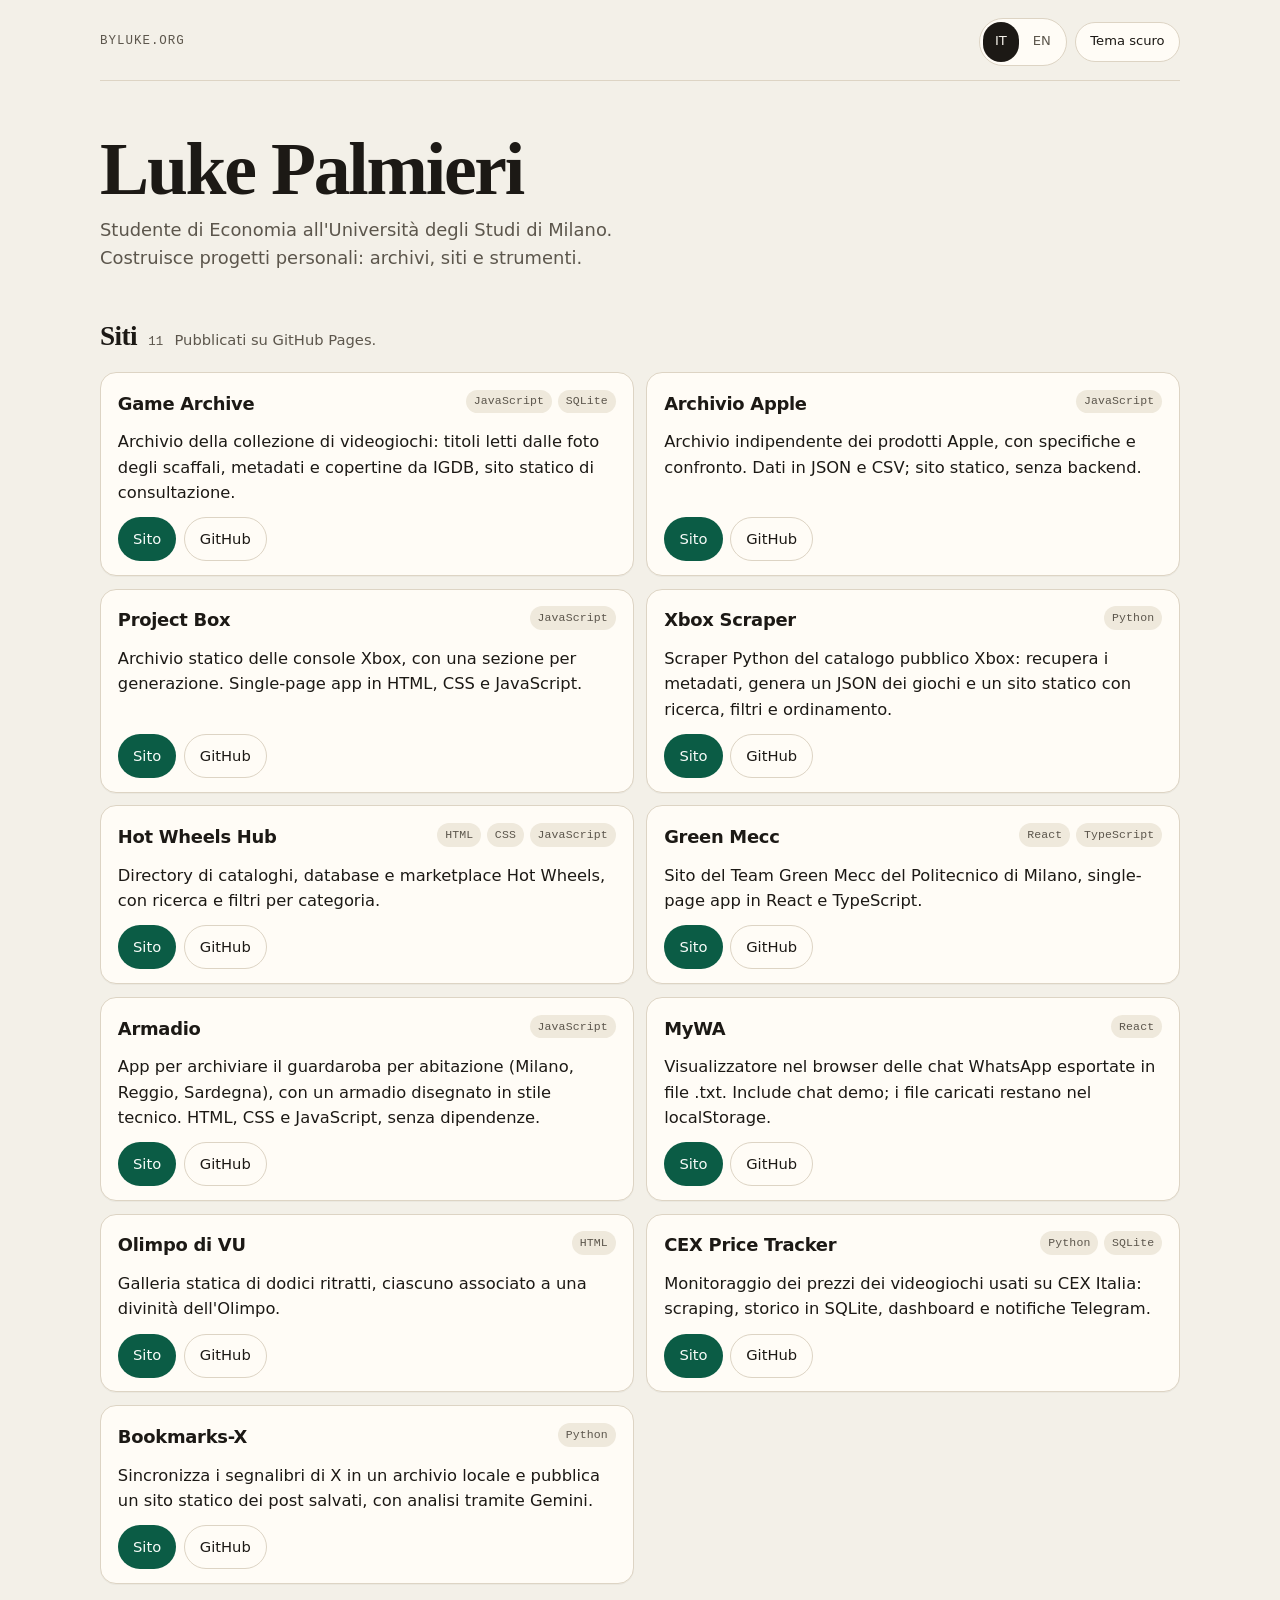
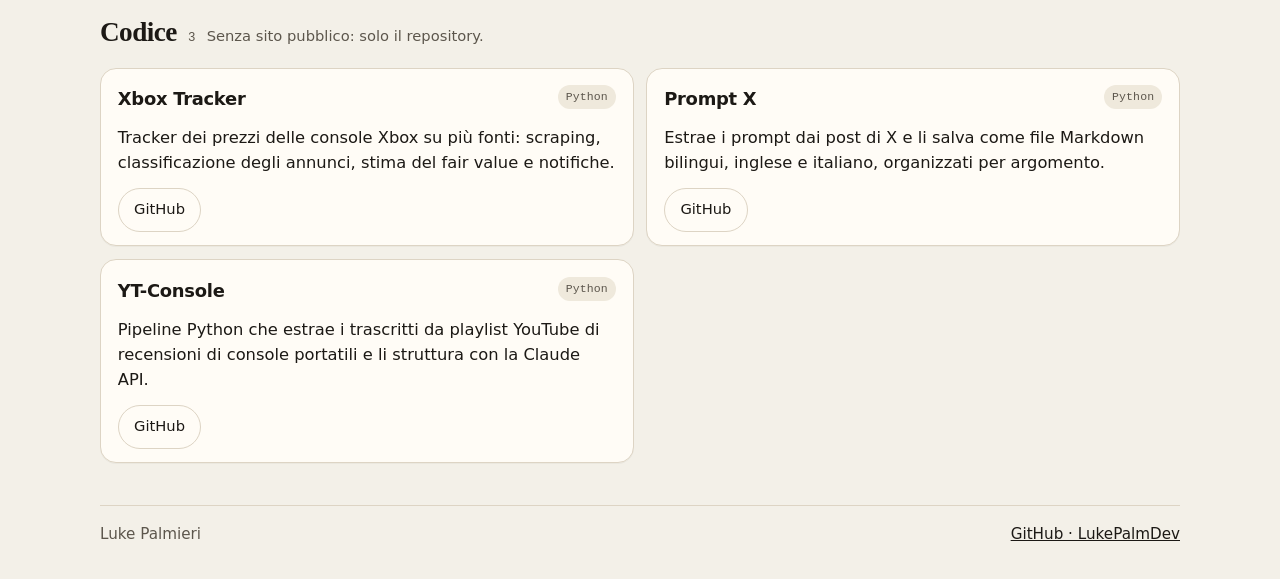
==== commit 03d9156a: "Replace the AI catalog with a static personal portfolio. Project names, descriptions, tags, and link" ====
--- a/index.html
+++ b/index.html
@@ -3,749 +3,44 @@
 <head>
   <meta charset="UTF-8">
   <meta name="viewport" content="width=device-width, initial-scale=1.0">
-  <meta name="description" content="Il catalogo completo degli strumenti AI — aggiornato a mano. by Luke">
-  <meta http-equiv="Content-Security-Policy" content="default-src 'none'; script-src 'unsafe-inline'; style-src 'unsafe-inline' https://fonts.googleapis.com; font-src https://fonts.gstatic.com; img-src 'self' https://www.google.com; base-uri 'self'; form-action 'none'">
-  <title>byluke.org — Edizione carta</title>
-  <meta property="og:title" content="byluke.org — Edizione carta">
-  <meta property="og:description" content="Il catalogo completo degli strumenti AI — aggiornato a mano">
+  <title>Luke Palmieri — byluke.org</title>
+  <meta name="description" content="Luke Palmieri, studente di Economia all'Università degli Studi di Milano. Progetti personali: archivi, siti e strumenti.">
+  <meta property="og:title" content="Luke Palmieri — byluke.org">
+  <meta property="og:description" content="Studente di Economia all'Università degli Studi di Milano. Progetti personali: archivi, siti e strumenti.">
   <meta property="og:type" content="website">
   <meta property="og:url" content="https://byluke.org">
-  <meta name="twitter:card" content="summary">
-  <meta name="twitter:title" content="byluke.org — Edizione carta">
-  <meta name="twitter:description" content="Il catalogo completo degli strumenti AI — aggiornato a mano">
-
-  <link rel="icon" href="data:image/svg+xml,<svg xmlns='http://www.w3.org/2000/svg' viewBox='0 0 100 100'><rect width='100' height='100' fill='%23f4f1ea'/><text x='50' y='78' font-size='72' font-family='Georgia,serif' font-weight='900' text-anchor='middle' fill='%2318171a'>b</text></svg>">
-
-  <link rel="stylesheet" href="https://fonts.googleapis.com/css2?family=Playfair+Display:ital,wght@0,400;0,700;0,800;0,900;1,400;1,700&family=PT+Serif:ital,wght@0,400;0,700;1,400;1,700&family=Oswald:wght@400;500;600;700&family=IBM+Plex+Mono:wght@400;500;600&display=swap">
-
-  <style>
-    /* ── Tokens ─────────────────────────────────────────────────── */
-    *, *::before, *::after { box-sizing: border-box; margin: 0; padding: 0; }
-
-    :root {
-      --paper:       #f4f1ea;
-      --paper-deep:  #ebe7dc;
-      --ink:         #18171a;
-      --ink-soft:    #2d2a26;
-      --ink-mute:    #5a544c;
-      --ink-faint:   #8a857c;
-      --rule:        #c9c2b6;
-      --rule-soft:   #ddd6c8;
-      --rule-strong: #1f1d1c;
-      --accent:      #b8281f;
-      --accent-tint: #f1d8d3;
-
-      --c-llm:   #1d6e6e;
-      --c-mix:   #3a4a8a;
-      --c-media: #b04a26;
-      --c-slide: #6a3a8a;
-      --c-code:  #2a2a2a;
-      --c-write: #8a5a14;
-      --c-study: #2a5a3a;
-      --c-prod:  #5a4a14;
-      --c-extra: #7a2a4a;
-      --c-try:   #1a4a6a;
-
-      --font-display: "Playfair Display", "Times New Roman", Times, serif;
-      --font-serif:   "PT Serif", Georgia, "Times New Roman", serif;
-      --font-rubric:  "Oswald", "Arial Narrow", "Helvetica Neue", sans-serif;
-      --font-mono:    "IBM Plex Mono", "SFMono-Regular", Menlo, monospace;
-    }
-
-    html { scroll-behavior: smooth; }
-
-    body {
-      font-family: var(--font-serif);
-      font-size: 1rem;
-      line-height: 1.55;
-      color: var(--ink);
-      background: var(--paper);
-      min-height: 100%;
-      font-feature-settings: "kern", "liga", "onum";
-    }
-
-    a { color: var(--ink); text-decoration: underline; text-decoration-thickness: 1px; text-underline-offset: 2px; }
-    a:hover { color: var(--accent); }
-    ::selection { background: var(--accent); color: var(--paper); }
-
-    /* ── Page wrap ───────────────────────────────────────────────── */
-    .page-wrap {
-      max-width: 1240px;
-      margin: 0 auto;
-      padding: 28px 32px 0;
-      position: relative;
-    }
-
-    .page-wrap[data-grain="1"]::before {
-      content: "";
-      position: fixed; inset: 0;
-      pointer-events: none; z-index: 1; opacity: 0.45;
-      mix-blend-mode: multiply;
-      background-image: url("data:image/svg+xml;utf8,<svg xmlns='http://www.w3.org/2000/svg' width='220' height='220'><filter id='n'><feTurbulence type='fractalNoise' baseFrequency='0.85' numOctaves='2' stitchTiles='stitch'/><feColorMatrix values='0 0 0 0 0.08  0 0 0 0 0.08  0 0 0 0 0.08  0 0 0 0.18 0'/></filter><rect width='100%25' height='100%25' filter='url(%23n)'/></svg>");
-    }
-    .page-wrap > * { position: relative; z-index: 2; }
-
-    /* ── Masthead ────────────────────────────────────────────────── */
-    .masthead-wrap { padding-top: 8px; }
-    .rule-heavy  { border-top: 4px solid var(--rule-strong); }
-    .rule-thick  { border-top: 2px solid var(--ink); }
-    .rule-double { border-top: 3px double var(--rule-strong); }
-
-    .masthead-meta-bot {
-      display: flex; justify-content: space-between; align-items: baseline;
-      padding: 6px 0; gap: 16px;
-    }
-
-    .masthead-wrap .masthead {
-      font-family: var(--font-display);
-      font-weight: 900;
-      font-size: clamp(3rem, 7.2vw, 5.4rem);
-      line-height: 0.95;
-      letter-spacing: -0.025em;
-      text-align: center;
-      margin: 4px 0 0;
-    }
-    .masthead-tagline {
-      text-align: center;
-      font-family: var(--font-serif);
-      font-style: italic;
-      color: var(--ink-mute);
-      font-size: 1.05rem;
-      margin: 4px 0 10px;
-    }
-    .dateline {
-      font-family: var(--font-mono);
-      font-size: 0.74rem;
-      color: var(--ink-faint);
-      letter-spacing: 0.02em;
-    }
-
-    /* ── Topbar ──────────────────────────────────────────────────── */
-    .topbar {
-      display: flex; align-items: center; gap: 24px;
-      border-bottom: 1px solid var(--rule);
-      position: sticky; top: 0; z-index: 20;
-      background: var(--paper);
-    }
-
-    .tabs {
-      flex: 1; display: flex; gap: 0;
-      overflow-x: auto; scrollbar-width: none;
-    }
-    .tabs::-webkit-scrollbar { display: none; }
-
-    .tab {
-      font-family: var(--font-rubric);
-      font-size: 0.78rem; font-weight: 500;
-      letter-spacing: 0.14em; text-transform: uppercase;
-      color: var(--ink-mute);
-      padding: 14px 14px 12px;
-      background: none; border: 0;
-      border-bottom: 3px solid transparent;
-      cursor: pointer; white-space: nowrap;
-      display: inline-flex; align-items: center; gap: 8px;
-      transition: color 0.15s ease, border-color 0.15s ease;
-    }
-    .tab:hover { color: var(--ink); }
-    .tab.is-active {
-      color: var(--ink);
-      border-bottom-color: var(--ink);
-      font-weight: 700;
-    }
-    .tab-count {
-      font-family: var(--font-mono);
-      font-size: 0.65rem; color: var(--ink-faint);
-      font-weight: 500; letter-spacing: 0;
-    }
-    .tab.is-active .tab-count { color: var(--accent); }
-
-    /* ── Search ──────────────────────────────────────────────────── */
-    .search {
-      display: flex; align-items: center; gap: 10px;
-      border: 1px solid var(--ink);
-      padding: 8px 12px;
-      background: var(--paper);
-      width: 280px; flex-shrink: 0;
-      transition: border-color 0.15s ease, box-shadow 0.15s ease;
-    }
-    .search:focus-within {
-      border-color: var(--accent);
-      box-shadow: 0 0 0 2px var(--accent-tint);
-    }
-    .search-icon {
-      width: 16px; height: 16px;
-      stroke: var(--ink-mute); stroke-width: 1.5; fill: none;
-      stroke-linecap: round; stroke-linejoin: round; flex-shrink: 0;
-    }
-    .search input {
-      flex: 1; border: 0; background: transparent; outline: 0;
-      font-family: var(--font-serif); font-size: 0.95rem;
-      color: var(--ink); min-width: 0;
-    }
-    .search input::placeholder { color: var(--ink-faint); font-style: italic; }
-    .search input::-webkit-search-cancel-button { display: none; }
-    .search-shortcut {
-      font-family: var(--font-mono);
-      font-size: 0.7rem; color: var(--ink-faint);
-      border: 1px solid var(--rule); padding: 1px 6px; line-height: 1;
-    }
-    .search-clear {
-      background: transparent; border: 0;
-      font-size: 0.85rem; color: var(--ink-mute);
-      cursor: pointer; padding: 2px 4px;
-      font-family: var(--font-serif);
-    }
-    .search-clear:hover { color: var(--accent); }
-
-    /* ── Main ────────────────────────────────────────────────────── */
-    .main { padding: 32px 0 60px; }
-
-    /* ── Section head ────────────────────────────────────────────── */
-    .section-head { margin-bottom: 24px; }
-    .section-head .rule-thick  { margin-bottom: 8px; }
-    .section-head .rule-double { margin-top: 16px; }
-
-    .rubric {
-      font-family: var(--font-rubric);
-      font-size: 0.78rem; font-weight: 600;
-      letter-spacing: 0.18em; text-transform: uppercase;
-      color: var(--ink-mute);
-    }
-    .section-head .rubric { margin-bottom: 4px; }
-
-    .section-title {
-      font-family: var(--font-display);
-      font-weight: 800;
-      font-size: clamp(2rem, 4vw, 2.8rem);
-      line-height: 1.02; letter-spacing: -0.015em;
-      margin: 4px 0 6px;
-    }
-    .section-lede {
-      font-family: var(--font-serif);
-      font-style: italic;
-      color: var(--ink-soft);
-      font-size: 1.1rem; max-width: 640px;
-      margin: 0 0 12px;
-    }
-    .section-meta { display: flex; gap: 18px; align-items: baseline; }
-
-    /* ── Grid ────────────────────────────────────────────────────── */
-    .grid {
-      display: grid;
-      grid-template-columns: repeat(auto-fill, minmax(170px, 1fr));
-      gap: 14px;
-    }
-
-    [data-density="compact"]  .grid { gap: 8px; }
-    [data-density="regular"]  .grid { gap: 14px; }
-    [data-density="spacious"] .grid { gap: 22px; }
-
-    /* ── Card: POSTER (default) ──────────────────────────────────── */
-    .tool {
-      position: relative;
-      background: var(--paper);
-      border: 1px solid var(--ink);
-      padding: 18px 12px 14px;
-      text-decoration: none; color: var(--ink);
-      display: flex; flex-direction: column; align-items: center;
-      gap: 10px; min-height: 140px;
-      transition: transform 0.15s ease, border-color 0.15s ease;
-    }
-    .tool::before {
-      content: "";
-      position: absolute; top: 0; left: 0; right: 0;
-      height: 4px;
-      background: var(--c, var(--ink));
-      transition: height 0.15s ease;
-    }
-    .tool-fav-wrap {
-      width: 40px; height: 40px;
-      display: flex; align-items: center; justify-content: center;
-      margin-top: 4px;
-    }
-    .tool-fav { width: 32px; height: 32px; object-fit: contain; }
-    .tool-emoji { font-size: 1.6rem; line-height: 1; }
-    .tool-text {
-      display: flex; flex-direction: column; align-items: center; gap: 4px;
-      min-width: 0;
-    }
-    .tool-name {
-      font-family: var(--font-display);
-      font-weight: 700; font-size: 1rem;
-      text-align: center; line-height: 1.15; letter-spacing: -0.005em;
-    }
-    .tool-tag {
-      font-family: var(--font-rubric);
-      font-size: 0.62rem; letter-spacing: 0.14em;
-      text-transform: uppercase; color: var(--ink-mute); text-align: center;
-    }
-    .tool:hover { transform: translateY(-2px); border-color: #000; }
-    .tool:hover::before { height: 6px; }
-    .tool:active { transform: translateY(0); }
-    .tool:focus-visible {
-      outline: 0;
-      box-shadow: 0 0 0 2px var(--paper), 0 0 0 4px var(--accent);
-    }
-
-    [data-density="compact"][data-card="poster"]  .tool { padding: 14px 10px 10px; min-height: 116px; }
-    [data-density="spacious"][data-card="poster"] .tool { padding: 22px 14px 18px; min-height: 168px; }
-
-    /* ── Card: CLASSIFIED ────────────────────────────────────────── */
-    [data-card="classified"] .tool {
-      flex-direction: row; align-items: center;
-      justify-content: flex-start; text-align: left;
-      padding: 12px 14px 12px 18px; min-height: 0; gap: 14px;
-    }
-    [data-card="classified"] .tool::before {
-      top: 0; bottom: 0; right: auto; left: 0;
-      width: 3px; height: auto; transition: width 0.15s ease;
-    }
-    [data-card="classified"] .tool:hover::before { width: 5px; height: auto; }
-    [data-card="classified"] .tool-fav-wrap { margin: 0; width: 32px; height: 32px; flex-shrink: 0; }
-    [data-card="classified"] .tool-fav { width: 28px; height: 28px; }
-    [data-card="classified"] .tool-text { align-items: flex-start; flex: 1; min-width: 0; gap: 2px; }
-    [data-card="classified"] .tool-name {
-      font-size: 1rem; text-align: left;
-      white-space: nowrap; overflow: hidden; text-overflow: ellipsis; max-width: 100%;
-    }
-    [data-card="classified"] .tool-tag { font-size: 0.6rem; text-align: left; }
-    [data-card="classified"] .tool:hover { transform: translateX(1px); }
-
-    /* ── Card: MINI ──────────────────────────────────────────────── */
-    [data-card="mini"] .tool { padding: 10px 8px; min-height: 84px; gap: 6px; }
-    [data-card="mini"] .tool::before { height: 3px; }
-    [data-card="mini"] .tool:hover::before { height: 4px; }
-    [data-card="mini"] .tool-fav-wrap { width: 28px; height: 28px; margin-top: 0; }
-    [data-card="mini"] .tool-fav { width: 24px; height: 24px; }
-    [data-card="mini"] .tool-emoji { font-size: 1.2rem; }
-    [data-card="mini"] .tool-name { font-size: 0.82rem; }
-    [data-card="mini"] .tool-tag { display: none; }
-
-    .empty { padding: 60px 0; text-align: center; color: var(--ink-mute); font-family: var(--font-serif); font-style: italic; }
-
-    /* ── Footer ──────────────────────────────────────────────────── */
-    .footer { margin-top: 40px; padding: 18px 0 28px; }
-    .footer-row {
-      display: flex; justify-content: space-between; align-items: baseline;
-      flex-wrap: wrap; gap: 8px; padding-top: 14px;
-    }
-    .footer-sig { font-family: var(--font-serif); font-style: italic; color: var(--ink-mute); font-size: 0.95rem; }
-    .footer-contact { text-decoration: none; }
-    .footer-contact:hover { color: var(--accent); }
-
-    /* ── Page transitions ────────────────────────────────────────── */
-    .page { display: none; }
-    .page.is-active { display: block; animation: fadeIn 0.18s ease; }
-    @keyframes fadeIn { from { opacity: 0; } to { opacity: 1; } }
-
-    /* ── Responsive ──────────────────────────────────────────────── */
-    @media (max-width: 760px) {
-      .page-wrap { padding: 20px 18px 0; }
-      .topbar { flex-wrap: wrap; }
-      .search { width: 100%; order: -1; margin: 8px 0; }
-      .tabs { width: 100%; }
-      .section-title { font-size: 1.8rem; }
-      .grid { grid-template-columns: repeat(auto-fill, minmax(140px, 1fr)) !important; gap: 10px !important; }
-    }
-  </style>
+  <link rel="canonical" href="https://byluke.org">
+  <link rel="icon" href="data:image/svg+xml,<svg xmlns='http://www.w3.org/2000/svg' viewBox='0 0 32 32'><rect width='32' height='32' rx='6' fill='%231c1915'/><text x='16' y='22' text-anchor='middle' font-size='14' font-family='Georgia,serif' fill='%23f3f0e8'>LP</text></svg>">
+  <link rel="stylesheet" href="styles.css">
+  <script src="theme-init.js"></script>
 </head>
 <body>
+  <a class="skip" id="skip" href="#progetti">Vai ai progetti</a>
+  <div class="wrap">
+    <header class="top">
+      <p class="domain">byluke.org</p>
+      <div class="controls">
+        <div class="langs" role="group" aria-label="Lingua">
+          <button type="button" data-lang="it" aria-pressed="true">IT</button>
+          <button type="button" data-lang="en" aria-pressed="false">EN</button>
+        </div>
+        <button type="button" class="theme" id="theme-toggle" aria-pressed="false">Tema scuro</button>
+      </div>
+    </header>
 
-<div class="page-wrap" id="page-wrap" data-card="classified" data-density="compact" data-columns="auto" data-grain="0">
+    <main>
+      <section class="hero">
+        <h1>Luke Palmieri</h1>
+        <p class="tagline" id="tagline">Studente di Economia all'Università degli Studi di Milano. Costruisce progetti personali: archivi, siti e strumenti.</p>
+      </section>
+      <div id="progetti"></div>
+    </main>
 
-  <!-- Masthead -->
-  <header class="masthead-wrap">
-    <div class="rule-heavy"></div>
-    <h1 class="masthead">by<span style="color:var(--accent)">luke</span>.org</h1>
-    <p class="masthead-tagline">Il catalogo completo degli strumenti AI &mdash; aggiornato a mano</p>
-    <div class="rule-double"></div>
-    <div class="masthead-meta-bot">
-      <span class="dateline" id="dateline-stats"></span>
-    </div>
-  </header>
-
-  <!-- Sticky topbar: tabs + search -->
-  <div class="topbar">
-    <nav class="tabs" id="nav" aria-label="Categorie"></nav>
-    <div class="search">
-      <svg class="search-icon" viewBox="0 0 24 24" aria-hidden="true">
-        <circle cx="11" cy="11" r="7"></circle>
-        <line x1="21" y1="21" x2="16.65" y2="16.65"></line>
-      </svg>
-      <input id="search" type="search" placeholder="Cerca tool, categoria, fornitore…" autocomplete="off" spellcheck="false">
-      <span class="search-shortcut" id="search-shortcut">/</span>
-      <button class="search-clear" id="search-clear" style="display:none" aria-label="Cancella ricerca">✕</button>
-    </div>
+    <footer class="footer">
+      <span>Luke Palmieri</span>
+      <a href="https://github.com/LukePalmDev">GitHub · LukePalmDev</a>
+    </footer>
   </div>
-
-  <main class="main" id="main"></main>
-
-  <footer class="footer">
-    <div class="rule-heavy"></div>
-    <div class="footer-row">
-      <span class="dateline">© 2026 BYLUKE.ORG · ROMA</span>
-      <span class="footer-sig">Made by Luke &mdash; 24/04/26</span>
-      <a class="dateline footer-contact" href="mailto:luke@byluke.org">SUGGERISCI UN TOOL · LUKE@BYLUKE.ORG</a>
-    </div>
-  </footer>
-
-</div>
-
-<script>
-const cats = [
-  {
-    id: 'llm', name: 'LLM', color: 'var(--c-llm)',
-    desc: 'Chatbot e modelli linguistici AI',
-    tools: [
-      { name: 'ChatGPT',        url: 'https://chat.openai.com',           icon: '🟢', tag: 'OpenAI' },
-      { name: 'Claude',         url: 'https://claude.ai',                 icon: '🤖', tag: 'Anthropic' },
-      { name: 'Gemini',         url: 'https://gemini.google.com',         icon: '🔷', tag: 'Google' },
-      { name: 'Grok',           url: 'https://grok.com',                  icon: '⚡', tag: 'xAI' },
-      { name: 'DeepSeek',       url: 'https://chat.deepseek.com',         icon: '🌊', tag: 'DeepSeek' },
-      { name: 'Qwen Studio',    url: 'https://chat.qwen.ai',              icon: '🧬', tag: 'Alibaba' },
-      { name: 'ERNIE',          url: 'https://yiyan.baidu.com',           icon: '🔵', tag: 'Baidu' },
-      { name: 'Kimi',           url: 'https://kimi.ai',                   icon: '🌙', tag: 'Moonshot AI' },
-      { name: 'INTELLECT-3',    url: 'https://chat.primeintellect.ai/',   icon: '🧠', tag: 'Prime Intellect' },
-      { name: 'Inception Chat', url: 'https://chat.inceptionlabs.ai',     icon: '🔮', tag: 'Inception' },
-      { name: 'Copilot',        url: 'https://copilot.microsoft.com',     icon: '🪟', tag: 'Microsoft' },
-      { name: 'Le Chat',        url: 'https://chat.mistral.ai',           icon: '🌀', tag: 'Mistral AI' },
-      { name: 'Meta AI',        url: 'https://www.meta.ai',               icon: '🦙', tag: 'Meta' },
-      { name: 'Pi',             url: 'https://pi.ai',                     icon: '🧠', tag: 'Inflection' },
-    ]
-  },
-  {
-    id: 'mixllm', name: 'Mix LLM', color: 'var(--c-mix)',
-    desc: 'Piattaforme API e aggregatori per accedere a più modelli AI',
-    tools: [
-      { name: 'Claude Platform', url: 'https://console.anthropic.com',  icon: '✳️', tag: 'Anthropic' },
-      { name: 'OpenAI Platform', url: 'https://platform.openai.com',    icon: '⚙️', tag: 'OpenAI' },
-      { name: 'Mercury',         url: 'https://chat.mercuryai.io/',     icon: '🏢', tag: 'Enterprise AI' },
-      { name: 'Groq Chat',       url: 'https://groq.com',               icon: '⚡', tag: 'Groq' },
-      { name: 'Perplexity',      url: 'https://www.perplexity.ai',      icon: '🔍', tag: 'Search AI' },
-      { name: 'HuggingChat',     url: 'https://huggingface.co/chat',    icon: '🤗', tag: 'HuggingFace' },
-      { name: 'Poe',             url: 'https://poe.com',                icon: '🎯', tag: 'Quora' },
-    ]
-  },
-  {
-    id: 'media', name: 'FOTO & VIDEO', color: 'var(--c-media)',
-    desc: 'Generazione di immagini e video con AI',
-    tools: [
-      { name: 'Midjourney',       url: 'https://www.midjourney.com',   icon: '🎨', tag: 'Immagini' },
-      { name: 'Stable Diffusion', url: 'https://dreamstudio.ai',       icon: '🌈', tag: 'Stability AI' },
-      { name: 'Adobe Firefly',    url: 'https://firefly.adobe.com',    icon: '🔥', tag: 'Adobe' },
-      { name: 'Leonardo AI',      url: 'https://leonardo.ai',          icon: '🎭', tag: 'Immagini' },
-      { name: 'Ideogram',         url: 'https://ideogram.ai',          icon: '✍️', tag: 'Immagini' },
-      { name: 'Runway',           url: 'https://runwayml.com',         icon: '🎬', tag: 'Video' },
-      { name: 'Pika',             url: 'https://pika.art',             icon: '⚡', tag: 'Video' },
-      { name: 'Sora',             url: 'https://sora.com',             icon: '🎥', tag: 'OpenAI' },
-      { name: 'Kling AI',         url: 'https://klingai.com',          icon: '🎞️', tag: 'Video' },
-      { name: 'Flux',             url: 'https://flux1.ai',             icon: '🌀', tag: 'Immagini' },
-      { name: 'Google AI Studio', url: 'https://aistudio.google.com',  icon: '✨', tag: 'Google' },
-      { name: 'Suno',             url: 'https://suno.com',             icon: '🎵', tag: 'Musica' },
-      { name: 'Speaktor',         url: 'https://speaktor.com',         icon: '🗣️', tag: 'Text to Speech' },
-      { name: 'Lovart',           url: 'https://lovart.ai',            icon: '🎨', tag: 'Design' },
-    ]
-  },
-  {
-    id: 'slide', name: 'Slide', color: 'var(--c-slide)',
-    desc: 'Strumenti per creare presentazioni e slide',
-    tools: [
-      { name: 'Gamma',        url: 'https://gamma.app',              icon: '✨', tag: 'Slide' },
-      { name: 'Beautiful.ai', url: 'https://www.beautiful.ai',       icon: '💎', tag: 'Slide' },
-      { name: 'Tome',         url: 'https://tome.app',               icon: '📖', tag: 'Slide' },
-      { name: 'Plus AI',      url: 'https://www.plusdocs.com',       icon: '➕', tag: 'Google Slides' },
-      { name: 'Decktopus',    url: 'https://www.decktopus.com',      icon: '🐙', tag: 'Slide' },
-      { name: 'SlidesAI',     url: 'https://www.slidesai.io',        icon: '📋', tag: 'Google Slides' },
-      { name: 'MagicSlides',  url: 'https://www.magicslides.app',    icon: '🪄', tag: 'Slide' },
-      { name: 'Pitch',        url: 'https://pitch.com',              icon: '🎯', tag: 'Slide' },
-      { name: 'Prezi',        url: 'https://prezi.com',              icon: '🔵', tag: 'Slide' },
-    ]
-  },
-  {
-    id: 'codice', name: 'Code', color: 'var(--c-code)',
-    desc: 'Strumenti AI per sviluppatori',
-    tools: [
-      { name: 'GitHub Copilot', url: 'https://github.com/features/copilot', icon: '🐙', tag: 'IDE' },
-      { name: 'Cursor',         url: 'https://cursor.com',                   icon: '🖱️', tag: 'IDE' },
-      { name: 'Replit AI',      url: 'https://replit.com',                   icon: '🔄', tag: 'IDE' },
-      { name: 'v0',             url: 'https://v0.dev',                        icon: '▲',  tag: 'Vercel' },
-      { name: 'Bolt',           url: 'https://bolt.new',                     icon: '⚡', tag: 'App builder' },
-      { name: 'Windsurf',       url: 'https://codeium.com/windsurf',         icon: '🏄', tag: 'IDE' },
-      { name: 'Lovable',        url: 'https://lovable.dev',                  icon: '❤️', tag: 'App builder' },
-      { name: 'Claude Code',    url: 'https://claude.ai/code',               icon: '🤖', tag: 'CLI' },
-      { name: 'Claude Design',  url: 'https://claude.ai/design',             icon: '🎨', tag: 'Design' },
-      { name: 'Codeium',        url: 'https://codeium.com',                  icon: '💡', tag: 'Assistente' },
-      { name: 'Tabnine',        url: 'https://www.tabnine.com',              icon: '📝', tag: 'Assistente' },
-      { name: 'Whisk',          url: 'https://labs.google/fx/tools/whisk',   icon: '🌀', tag: 'Google Labs' },
-      { name: 'Stitch',         url: 'https://stitch.withgoogle.com/',       icon: '🧵', tag: 'Google' },
-      { name: 'Google Labs',    url: 'https://labs.google',                  icon: '🔬', tag: 'Google' },
-    ]
-  },
-  {
-    id: 'scrittura', name: 'TESTO', color: 'var(--c-write)',
-    desc: 'Copywriting e content creation AI',
-    tools: [
-      { name: 'Jasper',     url: 'https://www.jasper.ai',       icon: '🚀', tag: 'Copy' },
-      { name: 'Copy.ai',    url: 'https://www.copy.ai',          icon: '📄', tag: 'Copy' },
-      { name: 'Writesonic', url: 'https://writesonic.com',       icon: '⚡', tag: 'Copy' },
-      { name: 'Grammarly',  url: 'https://www.grammarly.com',    icon: '✅', tag: 'Grammar' },
-      { name: 'Quillbot',   url: 'https://quillbot.com',         icon: '🪶', tag: 'Paraphrase' },
-      { name: 'Rytr',       url: 'https://rytr.me',              icon: '🖊️', tag: 'Copy' },
-      { name: 'Sudowrite',  url: 'https://www.sudowrite.com',    icon: '📚', tag: 'Narrativa' },
-    ]
-  },
-  {
-    id: 'studio', name: 'Studio', color: 'var(--c-study)',
-    desc: 'Ricerca, scrittura accademica e appunti con AI',
-    tools: [
-      { name: 'NotebookLM', url: 'https://notebooklm.google.com', icon: '📓', tag: 'Google' },
-      { name: 'Prism',      url: 'https://prism.openai.com/',     icon: '🔬', tag: 'LaTeX Editor' },
-      { name: 'Consensus',  url: 'https://consensus.app',         icon: '📑', tag: 'Ricerca' },
-    ]
-  },
-  {
-    id: 'produttivita', name: 'WORK', color: 'var(--c-prod)',
-    desc: 'Automazione, voce e strumenti AI per il lavoro',
-    tools: [
-      { name: 'Zapier AI',  url: 'https://zapier.com',         icon: '⚡',  tag: 'Automazione' },
-      { name: 'Make',       url: 'https://www.make.com',       icon: '🔗',  tag: 'Automazione' },
-      { name: 'Otter.ai',   url: 'https://otter.ai',          icon: '🎙️', tag: 'Trascrizione' },
-      { name: 'Fireflies',  url: 'https://fireflies.ai',      icon: '🦋',  tag: 'Meeting' },
-      { name: 'Murf AI',    url: 'https://murf.ai',           icon: '🎤',  tag: 'Voce' },
-      { name: 'Taskade',    url: 'https://www.taskade.com',    icon: '✅',  tag: 'Task' },
-      { name: 'Reclaim AI', url: 'https://reclaim.ai',        icon: '📅',  tag: 'Calendario' },
-      { name: 'Motion',     url: 'https://www.usemotion.com', icon: '🏃',  tag: 'Calendario' },
-      { name: 'Mem.ai',     url: 'https://mem.ai',            icon: '🧠',  tag: 'Note' },
-    ]
-  },
-  {
-    id: 'extra', name: 'EXTRA', color: 'var(--c-extra)',
-    desc: "Strumenti, repo e ricerche AI da tenere d'occhio",
-    tools: [
-      { name: 'tl;dv',         url: 'https://tldv.io',                                 icon: '🎙️', tag: 'Meeting' },
-      { name: 'dots.ocr',      url: 'https://github.com/rednote-hilab/dots.ocr',       icon: '📄',  tag: 'GitHub' },
-      { name: 'Project Genie', url: 'https://labs.google/projectgenie',                icon: '🧪',  tag: 'Google Labs' },
-      { name: 'dots.mocr',     url: 'https://dotsocr.xiaohongshu.com',                 icon: '🔍',  tag: 'OCR' },
-      { name: 'AI Scientist',  url: 'https://github.com/SakanaAI/AI-Scientist',        icon: '🔬',  tag: 'GitHub' },
-      { name: 'PaperBanana',   url: 'https://github.com/dwzhu-pku/PaperBanana',       icon: '📝',  tag: 'GitHub' },
-      { name: 'HuggingFace',   url: 'https://huggingface.co/models',                  icon: '🤗',  tag: 'Models' },
-      { name: 'Serus',         url: 'https://app.serus.ai',                            icon: '📊',  tag: 'Dashboard' },
-    ]
-  },
-  {
-    id: 'da-provare', name: 'Da Provare', color: 'var(--c-try)',
-    desc: 'Strumenti e risorse design da esplorare',
-    tools: [
-      { name: 'Grainient',  url: 'https://grainient.supply',  icon: '🎨', tag: 'Backgrounds' },
-      { name: 'Curated',    url: 'https://curated.design',    icon: '✨', tag: 'Inspiration' },
-      { name: 'Fontshare',  url: 'https://fontshare.com',     icon: '🔤', tag: 'Fonts' },
-      { name: 'Remove.bg',  url: 'https://www.remove.bg',     icon: '✂️', tag: 'Immagini' },
-      { name: 'Kling AI',   url: 'https://klingai.com',       icon: '🎬', tag: 'Video' },
-      { name: 'Midjourney', url: 'https://midjourney.com',    icon: '🖼️', tag: 'Image Gen' },
-      { name: 'Bentogrids', url: 'https://bentogrids.com',    icon: '🗂️', tag: 'Bento' },
-      { name: 'Figmify',    url: 'https://figmify.ai',        icon: '🔄', tag: 'Figma' },
-    ]
-  },
-];
-
-// ── Stats ─────────────────────────────────────────────────────────────────────
-const totalTools = cats.reduce((n, c) => n + c.tools.length, 0);
-document.getElementById('dateline-stats').textContent =
-  totalTools + ' TOOL · ' + cats.length + ' CATEGORIE';
-
-// ── Build a tool card element ─────────────────────────────────────────────────
-function makeCard(tool, color, catName) {
-  let host = '';
-  try { host = new URL(tool.url).hostname; } catch(_) {}
-
-  const a = document.createElement('a');
-  a.className = 'tool';
-  a.href = tool.url;
-  a.target = '_blank';
-  a.rel = 'noopener noreferrer';
-  a.style.setProperty('--c', color);
-  a.title = tool.name;
-
-  const favWrap = document.createElement('div');
-  favWrap.className = 'tool-fav-wrap';
-
-  const img = document.createElement('img');
-  img.className = 'tool-fav';
-  img.src = 'https://www.google.com/s2/favicons?domain=' + host + '&sz=64';
-  img.alt = '';
-  img.loading = 'lazy';
-  img.addEventListener('error', function() {
-    favWrap.innerHTML = '<span class="tool-emoji" aria-hidden="true">' + tool.icon + '</span>';
-  });
-  favWrap.appendChild(img);
-
-  const text = document.createElement('div');
-  text.className = 'tool-text';
-  text.innerHTML =
-    '<span class="tool-name">' + tool.name + '</span>' +
-    '<span class="tool-tag">' + (tool.tag || catName) + '</span>';
-
-  a.appendChild(favWrap);
-  a.appendChild(text);
-  return a;
-}
-
-// ── Build section head element ─────────────────────────────────────────────────
-function makeSectionHead(cat, index, kicker) {
-  const head = document.createElement('div');
-  head.className = 'section-head';
-  const rub = kicker || ('SEZIONE ' + String(index + 1).padStart(2, '0') + ' · ' + cat.name.toUpperCase());
-  head.innerHTML =
-    '<div class="rule-thick"></div>' +
-    '<div class="rubric" style="color:var(--accent)">' + rub + '</div>' +
-    '<h2 class="section-title">' + cat.name + '</h2>' +
-    (cat.desc ? '<p class="section-lede">' + cat.desc + '</p>' : '') +
-    '<div class="section-meta">' +
-      '<span class="rubric">' + cat.count + ' TOOL</span>' +
-      '<span class="rubric" style="color:var(--ink-faint)">AGG. 14·05·26</span>' +
-    '</div>' +
-    '<div class="rule-double"></div>';
-  return head;
-}
-
-// ── Build category pages ──────────────────────────────────────────────────────
-const navEl  = document.getElementById('nav');
-const mainEl = document.getElementById('main');
-
-cats.forEach((cat, i) => {
-  // Tab
-  const btn = document.createElement('button');
-  btn.className = 'tab';
-  btn.dataset.id = cat.id;
-  btn.innerHTML =
-    '<span class="tab-name">' + cat.name + '</span>' +
-    '<span class="tab-count">' + String(cat.tools.length).padStart(2, '0') + '</span>';
-  btn.addEventListener('click', () => show(cat.id));
-  navEl.appendChild(btn);
-
-  // Page
-  const page = document.createElement('section');
-  page.className = 'page';
-  page.id = 'p-' + cat.id;
-
-  page.appendChild(makeSectionHead({ ...cat, count: cat.tools.length }, i));
-
-  const grid = document.createElement('div');
-  grid.className = 'grid';
-  cat.tools.forEach(t => grid.appendChild(makeCard(t, cat.color, cat.name)));
-  page.appendChild(grid);
-
-  mainEl.appendChild(page);
-});
-
-// Search results page (virtual)
-const searchPage = document.createElement('section');
-searchPage.className = 'page';
-searchPage.id = 'p-search';
-mainEl.appendChild(searchPage);
-
-// ── Search ────────────────────────────────────────────────────────────────────
-const searchEl    = document.getElementById('search');
-const shortcutEl  = document.getElementById('search-shortcut');
-const clearBtn    = document.getElementById('search-clear');
-let lastActiveId  = cats[0].id;
-
-function renderSearch(query) {
-  const q = query.toLowerCase().trim();
-  const results = [];
-  cats.forEach(cat => {
-    cat.tools.forEach(t => {
-      if (
-        t.name.toLowerCase().includes(q) ||
-        (t.tag || '').toLowerCase().includes(q) ||
-        cat.name.toLowerCase().includes(q)
-      ) {
-        results.push({ ...t, _color: cat.color, _cat: cat.name });
-      }
-    });
-  });
-
-  while (searchPage.firstChild) searchPage.removeChild(searchPage.firstChild);
-
-  searchPage.appendChild(makeSectionHead(
-    {
-      name: 'Risultati per “' + query + '”',
-      desc: results.length + ' tool trovati nelle ' + cats.length + ' categorie del catalogo.',
-      count: results.length
-    },
-    0,
-    'RICERCA · NEL CATALOGO'
-  ));
-
-  if (results.length === 0) {
-    const empty = document.createElement('div');
-    empty.className = 'empty';
-    empty.textContent = 'Nessun tool trovato.';
-    searchPage.appendChild(empty);
-    return;
-  }
-
-  const grid = document.createElement('div');
-  grid.className = 'grid';
-  results.forEach(t => grid.appendChild(makeCard(t, t._color, t._cat)));
-  searchPage.appendChild(grid);
-}
-
-searchEl.addEventListener('input', () => {
-  const q = searchEl.value.trim();
-  const hasVal = !!searchEl.value;
-  shortcutEl.style.display = hasVal ? 'none' : '';
-  clearBtn.style.display   = hasVal ? '' : 'none';
-
-  if (!q) { show(lastActiveId); return; }
-
-  renderSearch(q);
-  document.querySelectorAll('.page').forEach(p => p.classList.remove('is-active'));
-  document.querySelectorAll('.tab').forEach(b => b.classList.remove('is-active'));
-  searchPage.classList.add('is-active');
-});
-
-clearBtn.addEventListener('click', () => {
-  searchEl.value = '';
-  searchEl.dispatchEvent(new Event('input'));
-  searchEl.focus();
-});
-
-document.addEventListener('keydown', e => {
-  if (e.key === '/' && !['INPUT','TEXTAREA'].includes(document.activeElement.tagName)) {
-    e.preventDefault();
-    searchEl.focus();
-  }
-  if (e.key === 'Escape' && document.activeElement === searchEl) {
-    searchEl.value = '';
-    searchEl.dispatchEvent(new Event('input'));
-    searchEl.blur();
-  }
-});
-
-// ── Navigation ────────────────────────────────────────────────────────────────
-function show(id) {
-  const validId = cats.find(c => c.id === id) ? id : cats[0].id;
-  lastActiveId = validId;
-  searchEl.value = '';
-  shortcutEl.style.display = '';
-  clearBtn.style.display   = 'none';
-  document.querySelectorAll('.page').forEach(p => p.classList.remove('is-active'));
-  document.querySelectorAll('.tab').forEach(b => b.classList.remove('is-active'));
-  const page = document.getElementById('p-' + validId);
-  const tab  = document.querySelector('[data-id="' + validId + '"]');
-  if (page) page.classList.add('is-active');
-  if (tab)  tab.classList.add('is-active');
-  if (window.location.hash !== '#' + validId) history.pushState(null, '', '#' + validId);
-  window.scrollTo({ top: 0, behavior: 'smooth' });
-}
-
-window.addEventListener('hashchange', () => {
-  if (!searchEl.value.trim()) show(window.location.hash.slice(1));
-});
-
-show(window.location.hash.slice(1) || cats[0].id);
-</script>
-
+  <script src="app.js"></script>
 </body>
 </html>
--- a/styles.css
+++ b/styles.css
@@ -0,0 +1,352 @@
+*,
+*::before,
+*::after {
+  box-sizing: border-box;
+}
+
+:root {
+  color-scheme: light;
+  --bg: #f3f0e8;
+  --elev: #fffcf6;
+  --ink: #1c1915;
+  --muted: #5c564c;
+  --line: #ddd4c4;
+  --accent: #0b5c45;
+  --accent-ink: #f7fbf8;
+  --chip: #efe9dc;
+  --shadow: 0 1px 0 rgba(28, 25, 21, 0.04);
+  --serif: "Iowan Old Style", Palatino, "Palatino Linotype", "Book Antiqua", Georgia, serif;
+  --sans: ui-sans-serif, system-ui, -apple-system, "Segoe UI", Helvetica, Arial, sans-serif;
+  --mono: ui-monospace, "SFMono-Regular", "SF Mono", Menlo, Consolas, monospace;
+}
+
+@media (prefers-color-scheme: dark) {
+  :root:not([data-theme="light"]) {
+    color-scheme: dark;
+    --bg: #12110e;
+    --elev: #1c1b17;
+    --ink: #f4f0e6;
+    --muted: #c2b9ab;
+    --line: #3a362f;
+    --accent: #9ee0c4;
+    --accent-ink: #10241b;
+    --chip: #2a2722;
+    --shadow: none;
+  }
+}
+
+[data-theme="dark"] {
+  color-scheme: dark;
+  --bg: #12110e;
+  --elev: #1c1b17;
+  --ink: #f4f0e6;
+  --muted: #c2b9ab;
+  --line: #3a362f;
+  --accent: #9ee0c4;
+  --accent-ink: #10241b;
+  --chip: #2a2722;
+  --shadow: none;
+}
+
+[data-theme="light"] {
+  color-scheme: light;
+  --bg: #f3f0e8;
+  --elev: #fffcf6;
+  --ink: #1c1915;
+  --muted: #5c564c;
+  --line: #ddd4c4;
+  --accent: #0b5c45;
+  --accent-ink: #f7fbf8;
+  --chip: #efe9dc;
+  --shadow: 0 1px 0 rgba(28, 25, 21, 0.04);
+}
+
+html {
+  scroll-behavior: smooth;
+}
+
+body {
+  margin: 0;
+  min-height: 100%;
+  background: var(--bg);
+  color: var(--ink);
+  font-family: var(--sans);
+  font-size: 1.02rem;
+  line-height: 1.55;
+}
+
+.skip {
+  position: absolute;
+  left: 1rem;
+  top: -3.5rem;
+  z-index: 5;
+  background: var(--accent);
+  color: var(--accent-ink);
+  padding: 0.55rem 0.8rem;
+  border-radius: 8px;
+  text-decoration: none;
+}
+
+.skip:focus {
+  top: 1rem;
+}
+
+.wrap {
+  width: min(1080px, calc(100% - 2rem));
+  margin: 0 auto;
+}
+
+.top {
+  display: flex;
+  align-items: center;
+  justify-content: space-between;
+  flex-wrap: wrap;
+  gap: 0.75rem 1rem;
+  padding: 1.1rem 0 0.9rem;
+  border-bottom: 1px solid var(--line);
+}
+
+.domain {
+  margin: 0;
+  font-family: var(--mono);
+  font-size: 0.78rem;
+  letter-spacing: 0.08em;
+  text-transform: uppercase;
+  color: var(--muted);
+}
+
+.controls {
+  display: flex;
+  align-items: center;
+  gap: 0.5rem;
+}
+
+.langs,
+.theme {
+  border: 1px solid var(--line);
+  background: var(--elev);
+  color: var(--ink);
+  border-radius: 999px;
+}
+
+.langs {
+  display: inline-flex;
+  padding: 3px;
+  gap: 2px;
+}
+
+.langs button,
+.theme {
+  font: inherit;
+  font-size: 0.82rem;
+  min-height: 40px;
+  cursor: pointer;
+}
+
+.langs button {
+  border: 0;
+  background: transparent;
+  color: var(--muted);
+  border-radius: 999px;
+  padding: 0 0.75rem;
+}
+
+.langs button[aria-pressed="true"] {
+  background: var(--ink);
+  color: var(--bg);
+}
+
+.theme {
+  padding: 0 0.9rem;
+}
+
+.hero {
+  padding: 2.6rem 0 1.4rem;
+}
+
+h1 {
+  margin: 0 0 0.7rem;
+  font-family: var(--serif);
+  font-weight: 560;
+  font-size: clamp(2.7rem, 7vw, 4.6rem);
+  line-height: 0.95;
+  letter-spacing: -0.03em;
+}
+
+.tagline {
+  margin: 0;
+  max-width: 38rem;
+  color: var(--muted);
+  font-size: 1.12rem;
+}
+
+.group {
+  padding: 1.3rem 0 0.4rem;
+}
+
+.group-head {
+  display: grid;
+  grid-template-columns: auto auto 1fr;
+  align-items: baseline;
+  gap: 0.7rem;
+  margin-bottom: 0.9rem;
+}
+
+h2 {
+  margin: 0;
+  font-family: var(--serif);
+  font-size: 1.7rem;
+  font-weight: 560;
+  letter-spacing: -0.02em;
+}
+
+.count,
+.group-head p {
+  margin: 0;
+  color: var(--muted);
+  font-size: 0.92rem;
+}
+
+.count {
+  font-family: var(--mono);
+  font-size: 0.78rem;
+}
+
+.grid {
+  display: grid;
+  grid-template-columns: 1fr;
+  gap: 0.8rem;
+}
+
+.card {
+  display: flex;
+  flex-direction: column;
+  gap: 0.75rem;
+  min-height: 100%;
+  padding: 1.05rem 1.05rem 0.85rem;
+  background: var(--elev);
+  border: 1px solid var(--line);
+  border-radius: 16px;
+  box-shadow: var(--shadow);
+}
+
+.card-top {
+  display: flex;
+  flex-wrap: wrap;
+  align-items: flex-start;
+  justify-content: space-between;
+  gap: 0.55rem 0.8rem;
+}
+
+h3 {
+  margin: 0;
+  font-size: 1.12rem;
+  letter-spacing: -0.015em;
+}
+
+.tags {
+  display: flex;
+  flex-wrap: wrap;
+  gap: 0.35rem;
+  margin: 0;
+  padding: 0;
+  list-style: none;
+}
+
+.tags li {
+  font-family: var(--mono);
+  font-size: 0.72rem;
+  letter-spacing: 0.01em;
+  color: var(--muted);
+  background: var(--chip);
+  border-radius: 999px;
+  padding: 0.18rem 0.5rem;
+}
+
+.card p {
+  margin: 0;
+}
+
+.card > p:not(.card-links) {
+  color: var(--ink);
+  flex: 1;
+}
+
+.card-links {
+  display: flex;
+  flex-wrap: wrap;
+  gap: 0.45rem;
+  margin-top: 0.15rem;
+}
+
+.card-links a {
+  display: inline-flex;
+  align-items: center;
+  justify-content: center;
+  min-height: 44px;
+  padding: 0 0.95rem;
+  border-radius: 999px;
+  text-decoration: none;
+  font-size: 0.92rem;
+}
+
+.link-live {
+  background: var(--accent);
+  color: var(--accent-ink);
+}
+
+.link-repo {
+  color: var(--ink);
+  border: 1px solid var(--line);
+  background: transparent;
+}
+
+.card-links a:hover {
+  text-decoration: underline;
+  text-underline-offset: 3px;
+}
+
+.footer {
+  display: flex;
+  justify-content: space-between;
+  gap: 1rem;
+  flex-wrap: wrap;
+  margin-top: 2.2rem;
+  padding: 1.1rem 0 2rem;
+  border-top: 1px solid var(--line);
+  color: var(--muted);
+  font-size: 0.95rem;
+}
+
+.footer a {
+  color: var(--ink);
+}
+
+.error {
+  color: var(--muted);
+}
+
+:focus-visible {
+  outline: 2px solid var(--accent);
+  outline-offset: 3px;
+}
+
+@media (min-width: 760px) {
+  .wrap {
+    width: min(1080px, calc(100% - 3rem));
+  }
+
+  .hero {
+    padding-top: 3.4rem;
+  }
+
+  .grid {
+    grid-template-columns: 1fr 1fr;
+  }
+}
+
+@media (prefers-reduced-motion: reduce) {
+  html {
+    scroll-behavior: auto;
+  }
+}
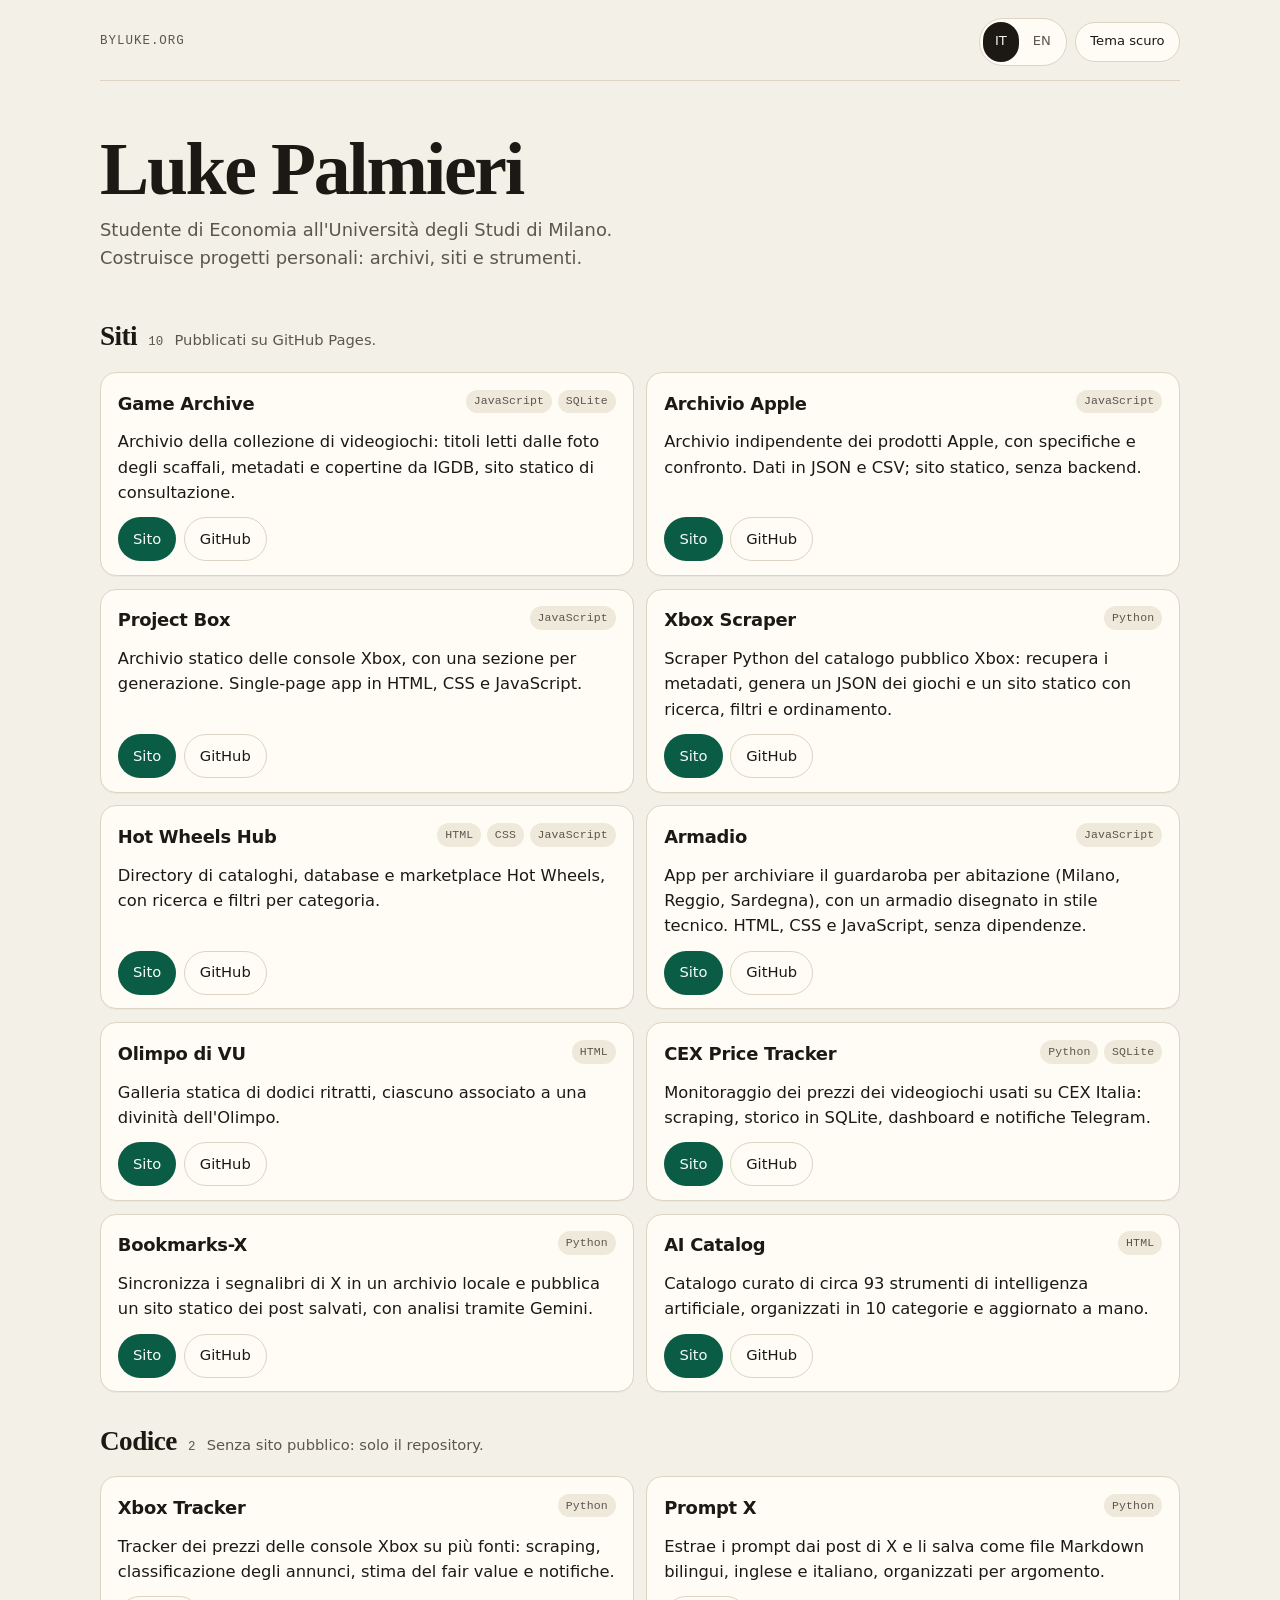
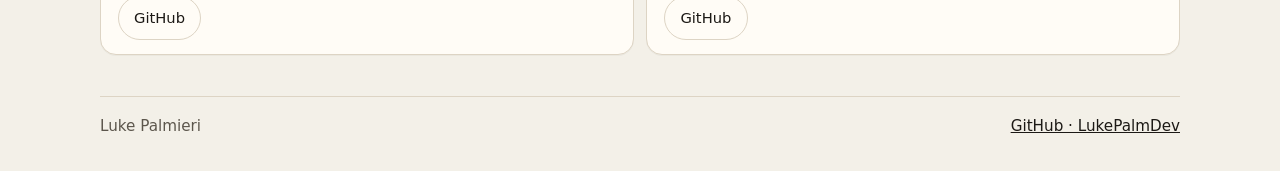
==== commit 58f2f82e: "Render project cards without JavaScript and add site metadata The portfolio cards now ship in index." ====
--- a/index.html
+++ b/index.html
@@ -5,11 +5,54 @@
   <meta name="viewport" content="width=device-width, initial-scale=1.0">
   <title>Luke Palmieri — byluke.org</title>
   <meta name="description" content="Luke Palmieri, studente di Economia all'Università degli Studi di Milano. Progetti personali: archivi, siti e strumenti.">
+  <link rel="canonical" href="https://byluke.org">
+  <meta property="og:site_name" content="byluke.org">
   <meta property="og:title" content="Luke Palmieri — byluke.org">
   <meta property="og:description" content="Studente di Economia all'Università degli Studi di Milano. Progetti personali: archivi, siti e strumenti.">
   <meta property="og:type" content="website">
   <meta property="og:url" content="https://byluke.org">
-  <link rel="canonical" href="https://byluke.org">
+  <meta property="og:locale" content="it_IT">
+  <meta property="og:locale:alternate" content="en_US">
+  <meta property="og:image" content="https://byluke.org/og.png">
+  <meta property="og:image:type" content="image/png">
+  <meta property="og:image:width" content="1200">
+  <meta property="og:image:height" content="630">
+  <meta property="og:image:alt" content="Luke Palmieri — byluke.org. Archivi, siti e strumenti.">
+  <meta name="twitter:card" content="summary_large_image">
+  <meta name="twitter:title" content="Luke Palmieri — byluke.org">
+  <meta name="twitter:description" content="Studente di Economia all'Università degli Studi di Milano. Progetti personali: archivi, siti e strumenti.">
+  <meta name="twitter:image" content="https://byluke.org/og.png">
+  <meta name="twitter:image:alt" content="Luke Palmieri — byluke.org. Archivi, siti e strumenti.">
+  <script type="application/ld+json">
+    {
+      "@context": "https://schema.org",
+      "@graph": [
+        {
+          "@type": "Person",
+          "@id": "https://byluke.org/#person",
+          "name": "Luke Palmieri",
+          "url": "https://byluke.org",
+          "description": "Studente di Economia all'Università degli Studi di Milano. Costruisce progetti personali: archivi, siti e strumenti.",
+          "sameAs": ["https://github.com/LukePalmDev"],
+          "affiliation": {
+            "@type": "EducationalOrganization",
+            "name": "Università degli Studi di Milano"
+          },
+          "knowsLanguage": ["it", "en"]
+        },
+        {
+          "@type": "WebSite",
+          "@id": "https://byluke.org/#website",
+          "name": "Luke Palmieri — byluke.org",
+          "alternateName": "byluke.org",
+          "url": "https://byluke.org",
+          "description": "Progetti personali di Luke Palmieri: archivi, siti e strumenti.",
+          "inLanguage": ["it", "en"],
+          "publisher": { "@id": "https://byluke.org/#person" }
+        }
+      ]
+    }
+  </script>
   <link rel="icon" href="data:image/svg+xml,<svg xmlns='http://www.w3.org/2000/svg' viewBox='0 0 32 32'><rect width='32' height='32' rx='6' fill='%231c1915'/><text x='16' y='22' text-anchor='middle' font-size='14' font-family='Georgia,serif' fill='%23f3f0e8'>LP</text></svg>">
   <link rel="stylesheet" href="styles.css">
   <script src="theme-init.js"></script>
@@ -33,7 +76,187 @@
         <h1>Luke Palmieri</h1>
         <p class="tagline" id="tagline">Studente di Economia all'Università degli Studi di Milano. Costruisce progetti personali: archivi, siti e strumenti.</p>
       </section>
-      <div id="progetti"></div>
+      <div id="progetti">
+        <!-- projects:start -->
+        <section class="group" aria-labelledby="heading-sites">
+          <div class="group-head">
+            <h2 id="heading-sites">Siti</h2>
+            <span class="count">10</span>
+            <p>Pubblicati su GitHub Pages.</p>
+          </div>
+          <div class="grid">
+            <article class="card">
+              <div class="card-top">
+                <h3>Game Archive</h3>
+                <ul class="tags">
+                  <li>JavaScript</li>
+                  <li>SQLite</li>
+                </ul>
+              </div>
+              <p>Archivio della collezione di videogiochi: titoli letti dalle foto degli scaffali, metadati e copertine da IGDB, sito statico di consultazione.</p>
+              <p class="card-links">
+                <a class="link-live" href="https://games.byluke.org">Sito</a>
+                <a class="link-repo" href="https://github.com/LukePalmDev/game-archive">GitHub</a>
+              </p>
+            </article>
+            <article class="card">
+              <div class="card-top">
+                <h3>Archivio Apple</h3>
+                <ul class="tags">
+                  <li>JavaScript</li>
+                </ul>
+              </div>
+              <p>Archivio indipendente dei prodotti Apple, con specifiche e confronto. Dati in JSON e CSV; sito statico, senza backend.</p>
+              <p class="card-links">
+                <a class="link-live" href="https://apple.byluke.org">Sito</a>
+                <a class="link-repo" href="https://github.com/LukePalmDev/apple-archive">GitHub</a>
+              </p>
+            </article>
+            <article class="card">
+              <div class="card-top">
+                <h3>Project Box</h3>
+                <ul class="tags">
+                  <li>JavaScript</li>
+                </ul>
+              </div>
+              <p>Archivio statico delle console Xbox, con una sezione per generazione. Single-page app in HTML, CSS e JavaScript.</p>
+              <p class="card-links">
+                <a class="link-live" href="https://xbox.byluke.org">Sito</a>
+                <a class="link-repo" href="https://github.com/LukePalmDev/xbox-archive">GitHub</a>
+              </p>
+            </article>
+            <article class="card">
+              <div class="card-top">
+                <h3>Xbox Scraper</h3>
+                <ul class="tags">
+                  <li>Python</li>
+                </ul>
+              </div>
+              <p>Scraper Python del catalogo pubblico Xbox: recupera i metadati, genera un JSON dei giochi e un sito statico con ricerca, filtri e ordinamento.</p>
+              <p class="card-links">
+                <a class="link-live" href="https://scraper.byluke.org">Sito</a>
+                <a class="link-repo" href="https://github.com/LukePalmDev/xbox-scraper">GitHub</a>
+              </p>
+            </article>
+            <article class="card">
+              <div class="card-top">
+                <h3>Hot Wheels Hub</h3>
+                <ul class="tags">
+                  <li>HTML</li>
+                  <li>CSS</li>
+                  <li>JavaScript</li>
+                </ul>
+              </div>
+              <p>Directory di cataloghi, database e marketplace Hot Wheels, con ricerca e filtri per categoria.</p>
+              <p class="card-links">
+                <a class="link-live" href="https://hotwheels.byluke.org">Sito</a>
+                <a class="link-repo" href="https://github.com/LukePalmDev/Hot-Wheels">GitHub</a>
+              </p>
+            </article>
+            <article class="card">
+              <div class="card-top">
+                <h3>Armadio</h3>
+                <ul class="tags">
+                  <li>JavaScript</li>
+                </ul>
+              </div>
+              <p>App per archiviare il guardaroba per abitazione (Milano, Reggio, Sardegna), con un armadio disegnato in stile tecnico. HTML, CSS e JavaScript, senza dipendenze.</p>
+              <p class="card-links">
+                <a class="link-live" href="https://armadio.byluke.org">Sito</a>
+                <a class="link-repo" href="https://github.com/LukePalmDev/Armadio">GitHub</a>
+              </p>
+            </article>
+            <article class="card">
+              <div class="card-top">
+                <h3>Olimpo di VU</h3>
+                <ul class="tags">
+                  <li>HTML</li>
+                </ul>
+              </div>
+              <p>Galleria statica di dodici ritratti, ciascuno associato a una divinità dell&#x27;Olimpo.</p>
+              <p class="card-links">
+                <a class="link-live" href="https://olimpo.byluke.org">Sito</a>
+                <a class="link-repo" href="https://github.com/LukePalmDev/Olimpo-di-VU">GitHub</a>
+              </p>
+            </article>
+            <article class="card">
+              <div class="card-top">
+                <h3>CEX Price Tracker</h3>
+                <ul class="tags">
+                  <li>Python</li>
+                  <li>SQLite</li>
+                </ul>
+              </div>
+              <p>Monitoraggio dei prezzi dei videogiochi usati su CEX Italia: scraping, storico in SQLite, dashboard e notifiche Telegram.</p>
+              <p class="card-links">
+                <a class="link-live" href="https://cex.byluke.org">Sito</a>
+                <a class="link-repo" href="https://github.com/LukePalmDev/cex-price-tracker">GitHub</a>
+              </p>
+            </article>
+            <article class="card">
+              <div class="card-top">
+                <h3>Bookmarks-X</h3>
+                <ul class="tags">
+                  <li>Python</li>
+                </ul>
+              </div>
+              <p>Sincronizza i segnalibri di X in un archivio locale e pubblica un sito statico dei post salvati, con analisi tramite Gemini.</p>
+              <p class="card-links">
+                <a class="link-live" href="https://bookmarks.byluke.org">Sito</a>
+                <a class="link-repo" href="https://github.com/LukePalmDev/bookmarks-x">GitHub</a>
+              </p>
+            </article>
+            <article class="card">
+              <div class="card-top">
+                <h3>AI Catalog</h3>
+                <ul class="tags">
+                  <li>HTML</li>
+                </ul>
+              </div>
+              <p>Catalogo curato di circa 93 strumenti di intelligenza artificiale, organizzati in 10 categorie e aggiornato a mano.</p>
+              <p class="card-links">
+                <a class="link-live" href="https://ai.byluke.org">Sito</a>
+                <a class="link-repo" href="https://github.com/LukePalmDev/ai-catalog">GitHub</a>
+              </p>
+            </article>
+          </div>
+        </section>
+
+        <section class="group" aria-labelledby="heading-code">
+          <div class="group-head">
+            <h2 id="heading-code">Codice</h2>
+            <span class="count">2</span>
+            <p>Senza sito pubblico: solo il repository.</p>
+          </div>
+          <div class="grid">
+            <article class="card">
+              <div class="card-top">
+                <h3>Xbox Tracker</h3>
+                <ul class="tags">
+                  <li>Python</li>
+                </ul>
+              </div>
+              <p>Tracker dei prezzi delle console Xbox su più fonti: scraping, classificazione degli annunci, stima del fair value e notifiche.</p>
+              <p class="card-links">
+                <a class="link-repo" href="https://github.com/LukePalmDev/trader">GitHub</a>
+              </p>
+            </article>
+            <article class="card">
+              <div class="card-top">
+                <h3>Prompt X</h3>
+                <ul class="tags">
+                  <li>Python</li>
+                </ul>
+              </div>
+              <p>Estrae i prompt dai post di X e li salva come file Markdown bilingui, inglese e italiano, organizzati per argomento.</p>
+              <p class="card-links">
+                <a class="link-repo" href="https://github.com/LukePalmDev/code-x-prompt">GitHub</a>
+              </p>
+            </article>
+          </div>
+        </section>
+        <!-- projects:end -->
+      </div>
     </main>
 
     <footer class="footer">
--- a/styles.css
+++ b/styles.css
@@ -164,6 +164,18 @@
   padding: 2.6rem 0 1.4rem;
 }
 
+.missing .domain {
+  margin-bottom: 0.85rem;
+}
+
+.missing .tagline + .tagline {
+  margin-top: 0.35rem;
+}
+
+.missing .card-links {
+  margin-top: 1.5rem;
+}
+
 h1 {
   margin: 0 0 0.7rem;
   font-family: var(--serif);
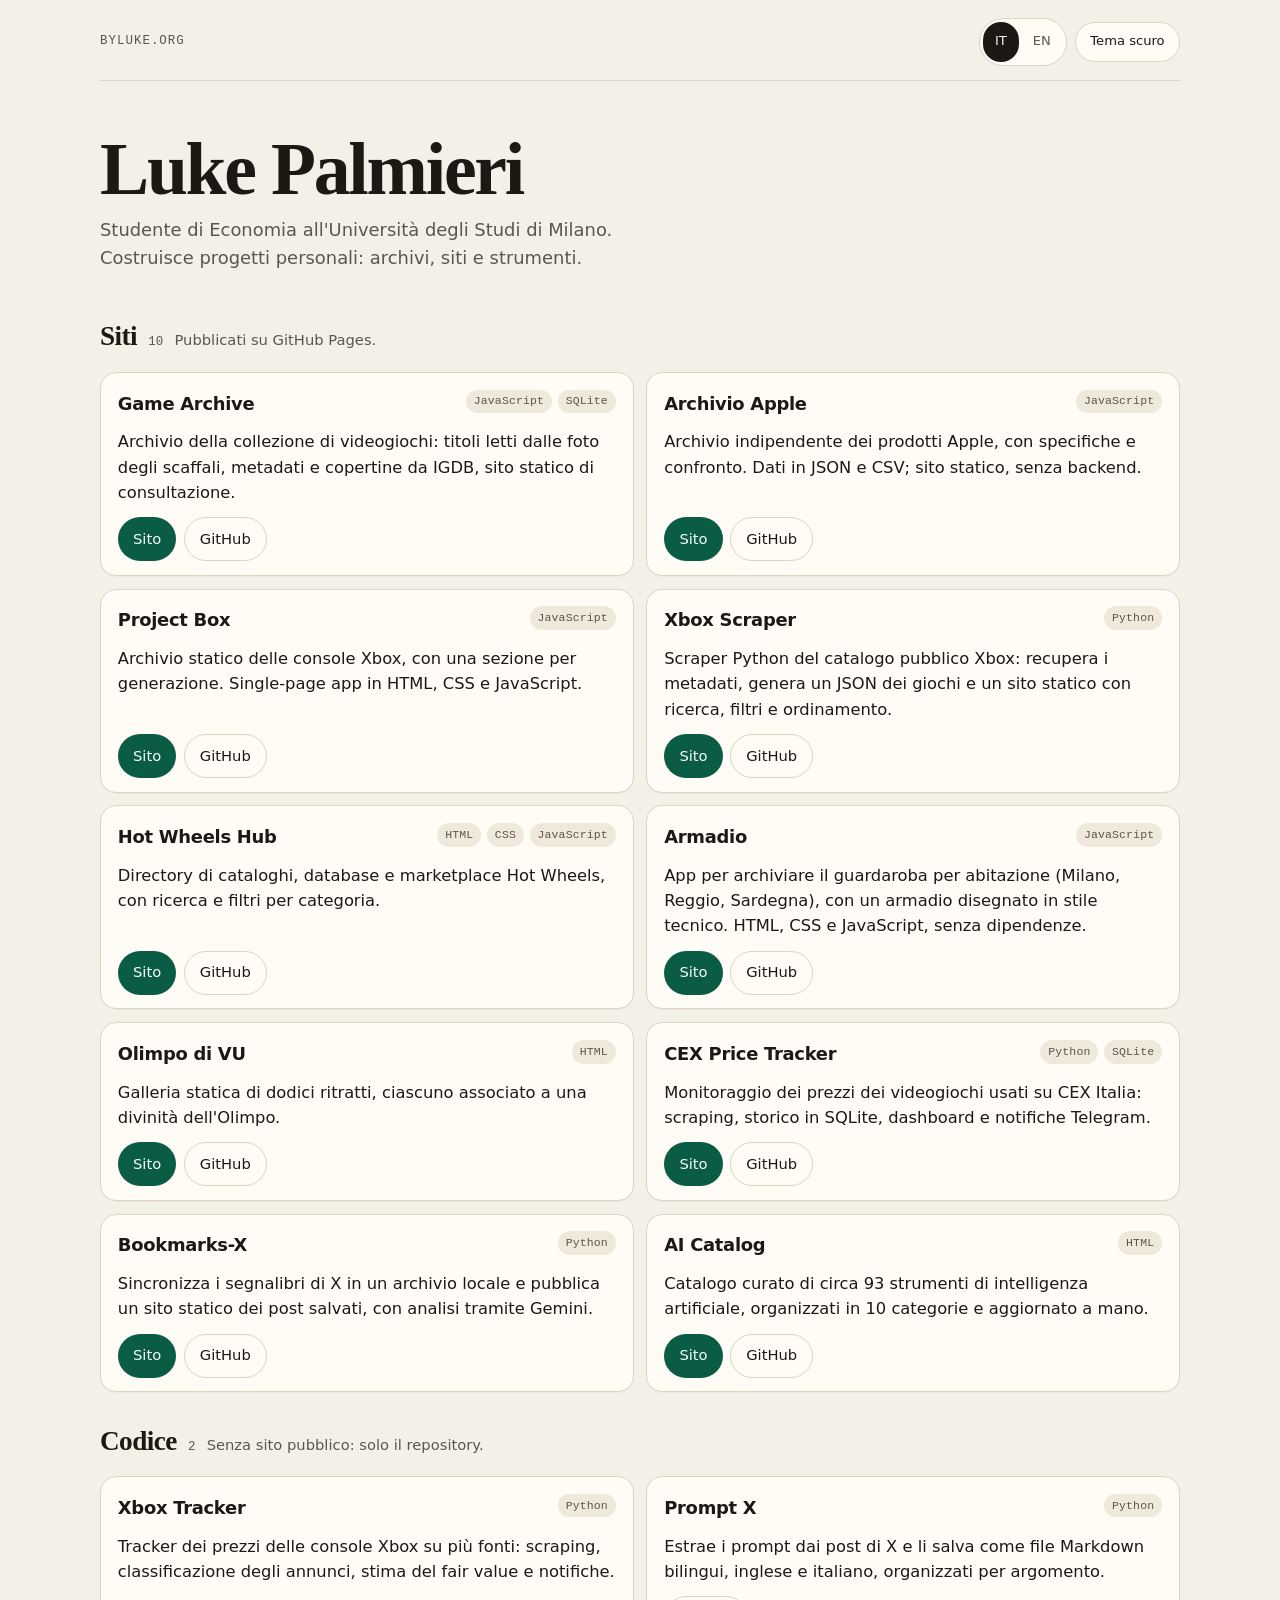
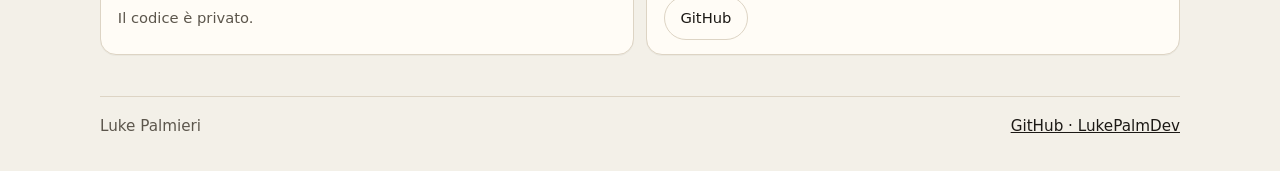
==== commit b5d24105: "Drop the private Xbox Tracker GitHub link. The trader repository is private, so the code-only card n" ====
--- a/index.html
+++ b/index.html
@@ -238,7 +238,7 @@
               </div>
               <p>Tracker dei prezzi delle console Xbox su più fonti: scraping, classificazione degli annunci, stima del fair value e notifiche.</p>
               <p class="card-links">
-                <a class="link-repo" href="https://github.com/LukePalmDev/trader">GitHub</a>
+                <span class="card-note">Il codice è privato.</span>
               </p>
             </article>
             <article class="card">
--- a/styles.css
+++ b/styles.css
@@ -313,6 +313,14 @@
   background: transparent;
 }
 
+.card-note {
+  display: inline-flex;
+  align-items: center;
+  min-height: 44px;
+  color: var(--muted);
+  font-size: 0.92rem;
+}
+
 .card-links a:hover {
   text-decoration: underline;
   text-underline-offset: 3px;
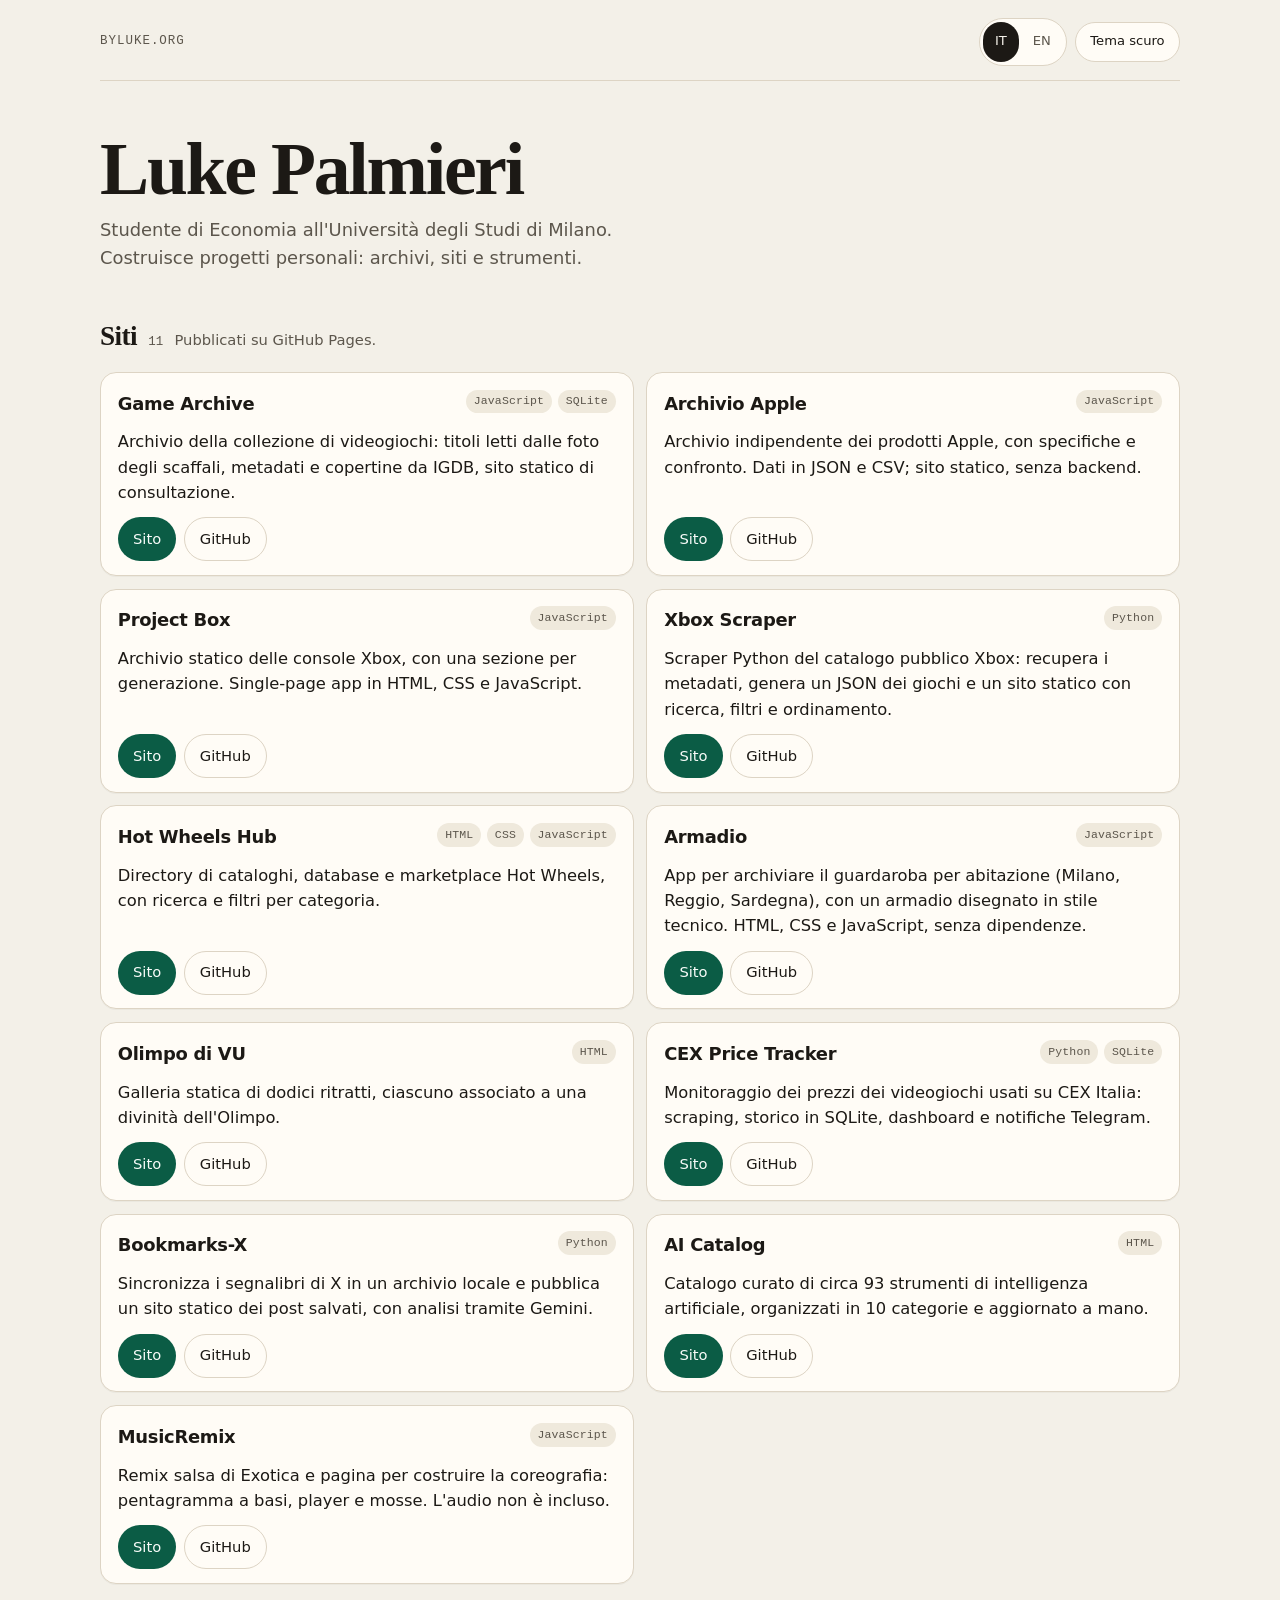
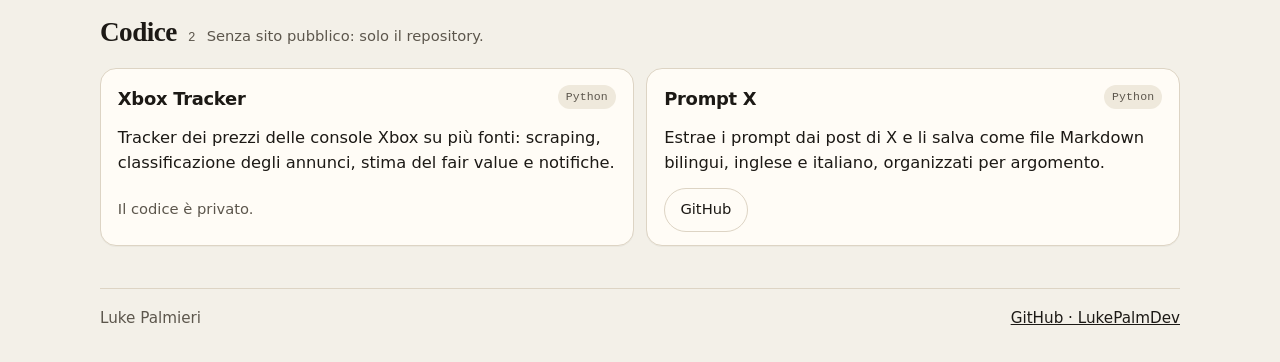
==== commit 8a79bb0a: "Add the MusicRemix project card. Co-authored-by: LukePalmDev <LukePalmDev@users.noreply.github.com>" ====
--- a/index.html
+++ b/index.html
@@ -81,7 +81,7 @@
         <section class="group" aria-labelledby="heading-sites">
           <div class="group-head">
             <h2 id="heading-sites">Siti</h2>
-            <span class="count">10</span>
+            <span class="count">11</span>
             <p>Pubblicati su GitHub Pages.</p>
           </div>
           <div class="grid">
@@ -217,6 +217,19 @@
               <p class="card-links">
                 <a class="link-live" href="https://ai.byluke.org">Sito</a>
                 <a class="link-repo" href="https://github.com/LukePalmDev/ai-catalog">GitHub</a>
+              </p>
+            </article>
+            <article class="card">
+              <div class="card-top">
+                <h3>MusicRemix</h3>
+                <ul class="tags">
+                  <li>JavaScript</li>
+                </ul>
+              </div>
+              <p>Remix salsa di Exotica e pagina per costruire la coreografia: pentagramma a basi, player e mosse. L&#x27;audio non è incluso.</p>
+              <p class="card-links">
+                <a class="link-live" href="https://musicremix.byluke.org">Sito</a>
+                <a class="link-repo" href="https://github.com/LukePalmDev/MusicRemix">GitHub</a>
               </p>
             </article>
           </div>
